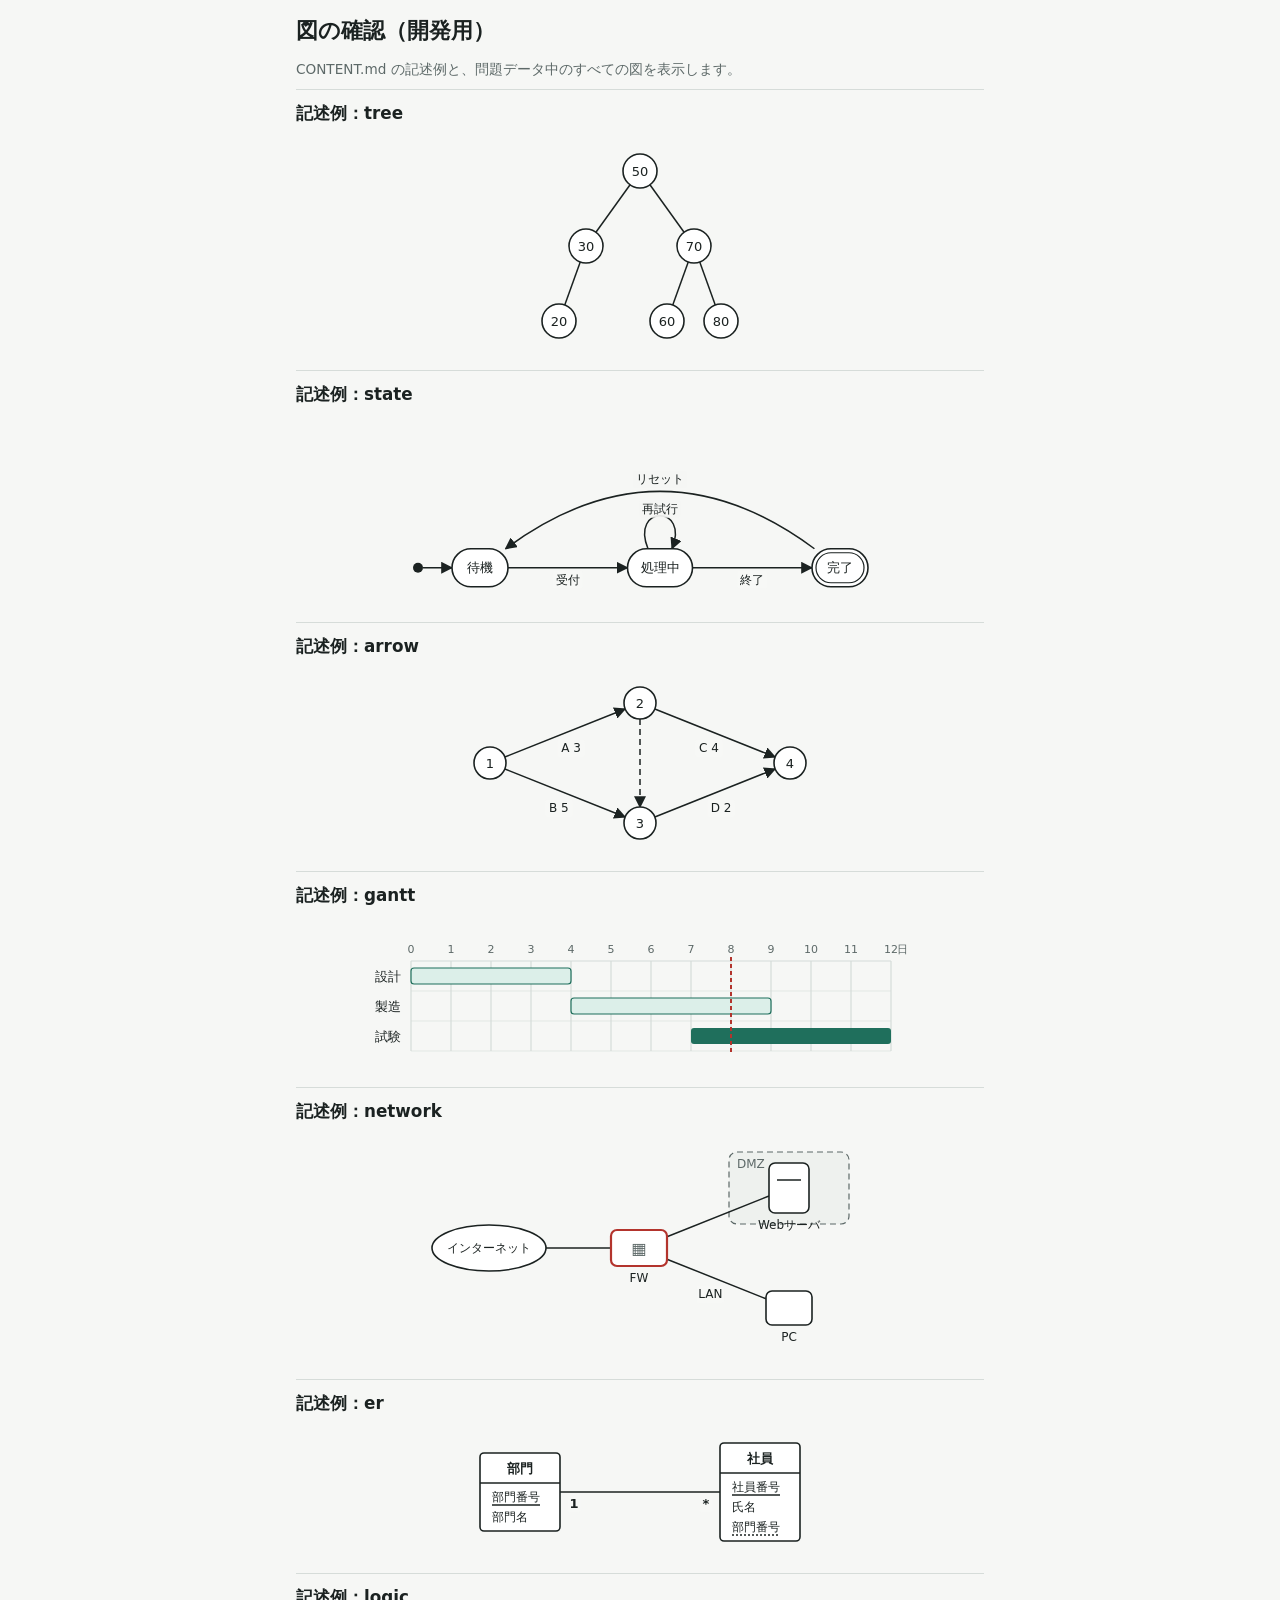
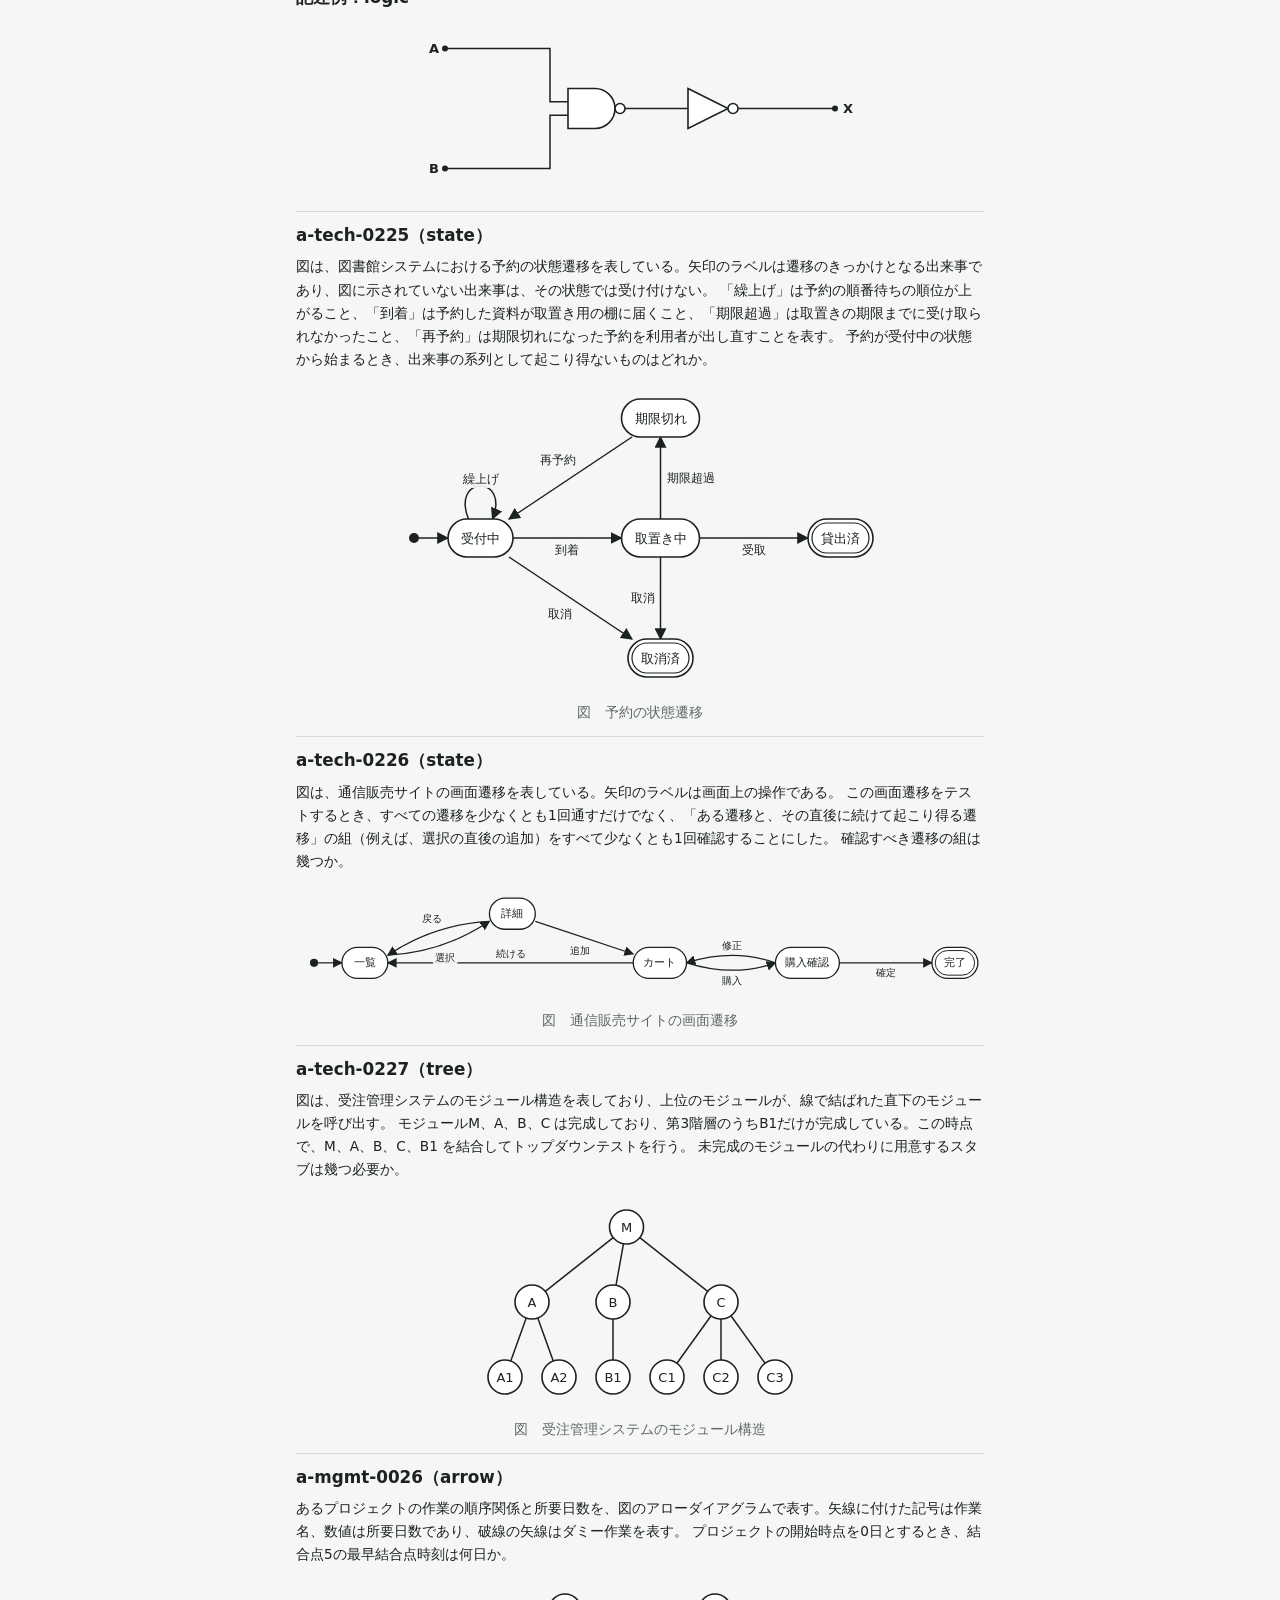
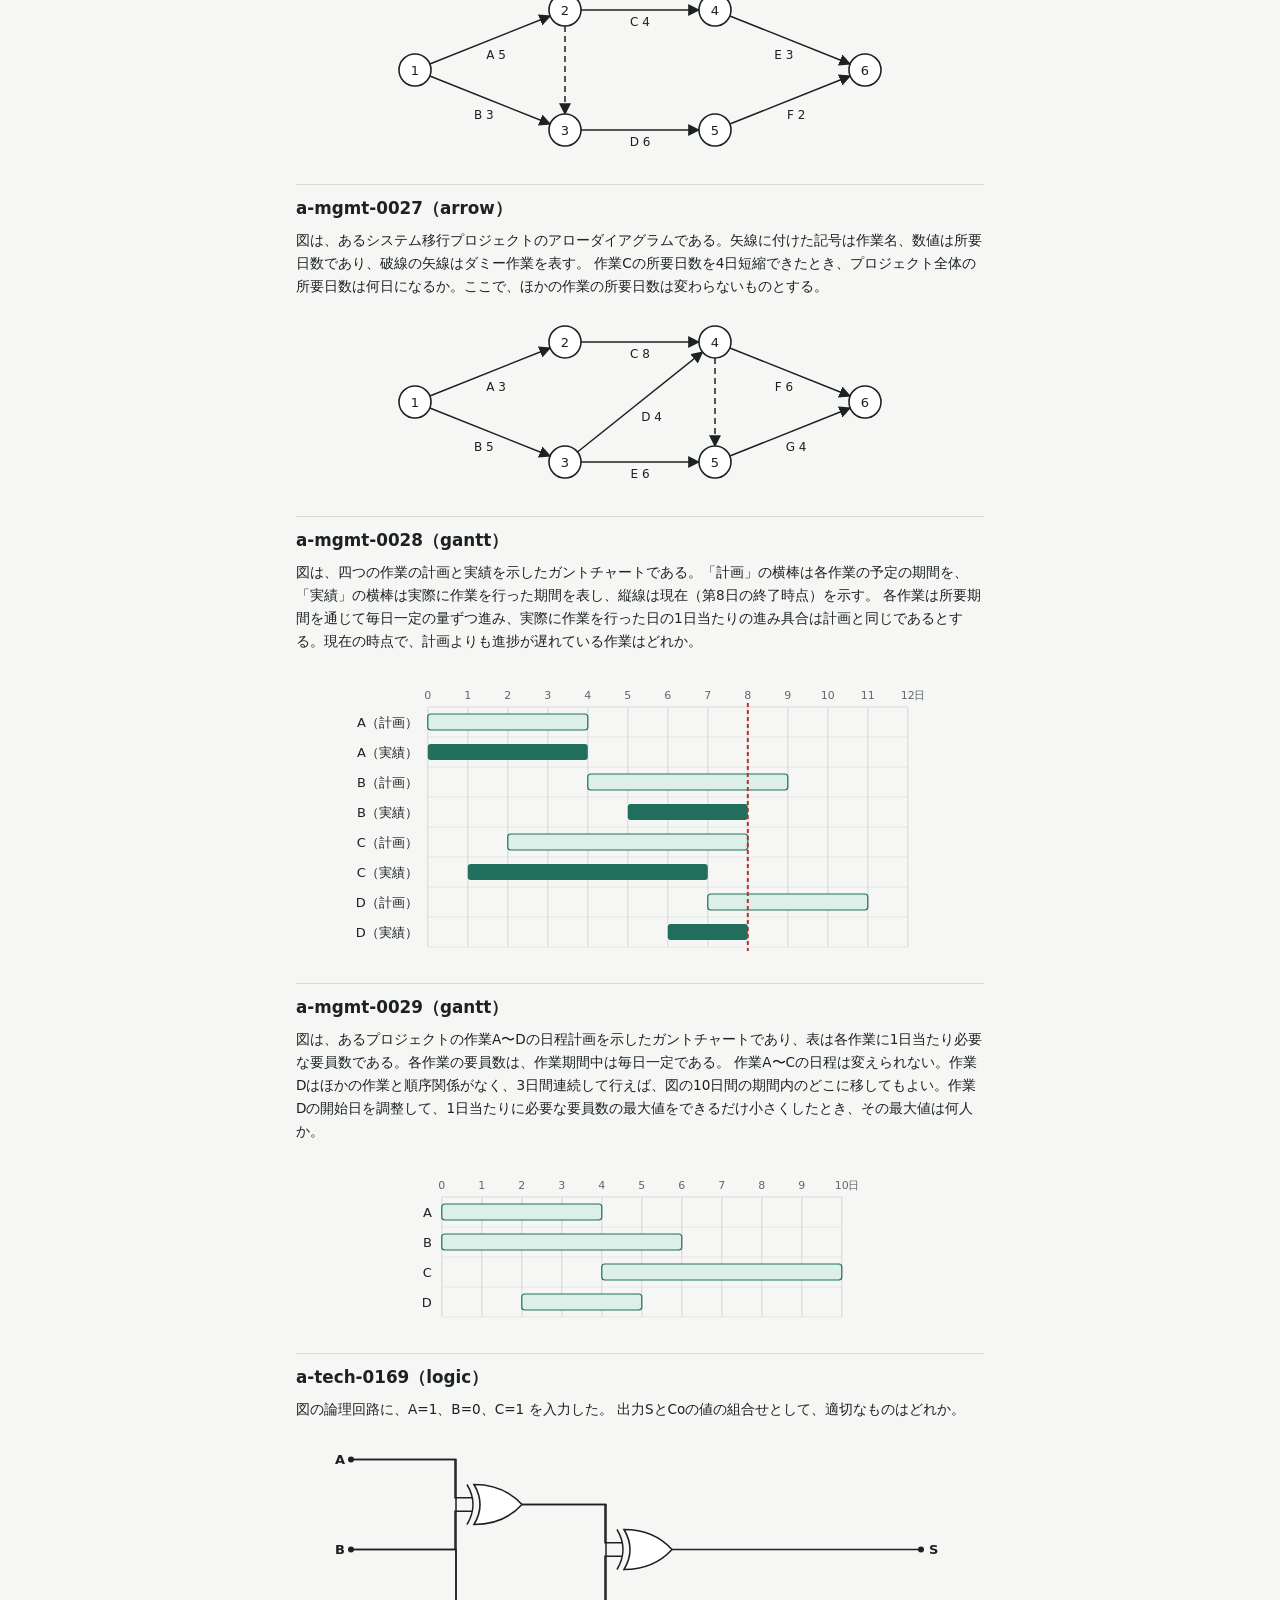
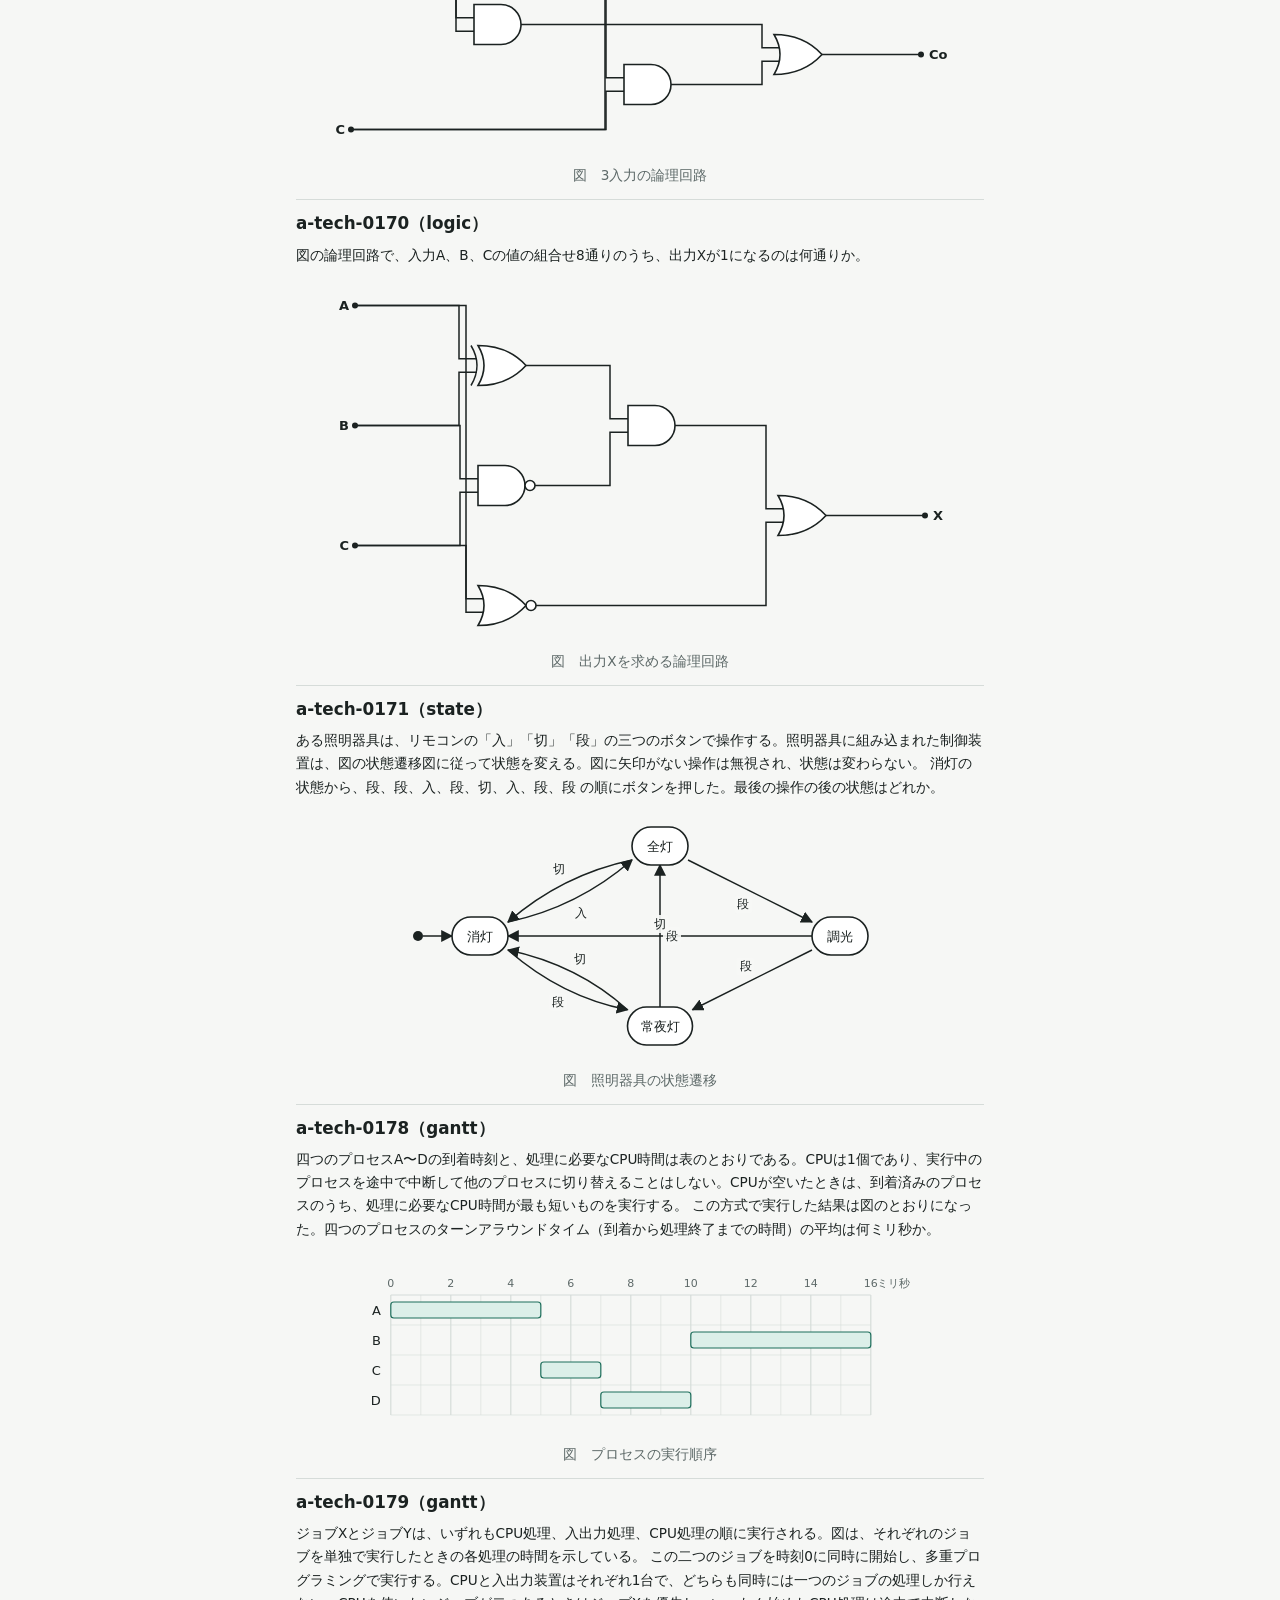
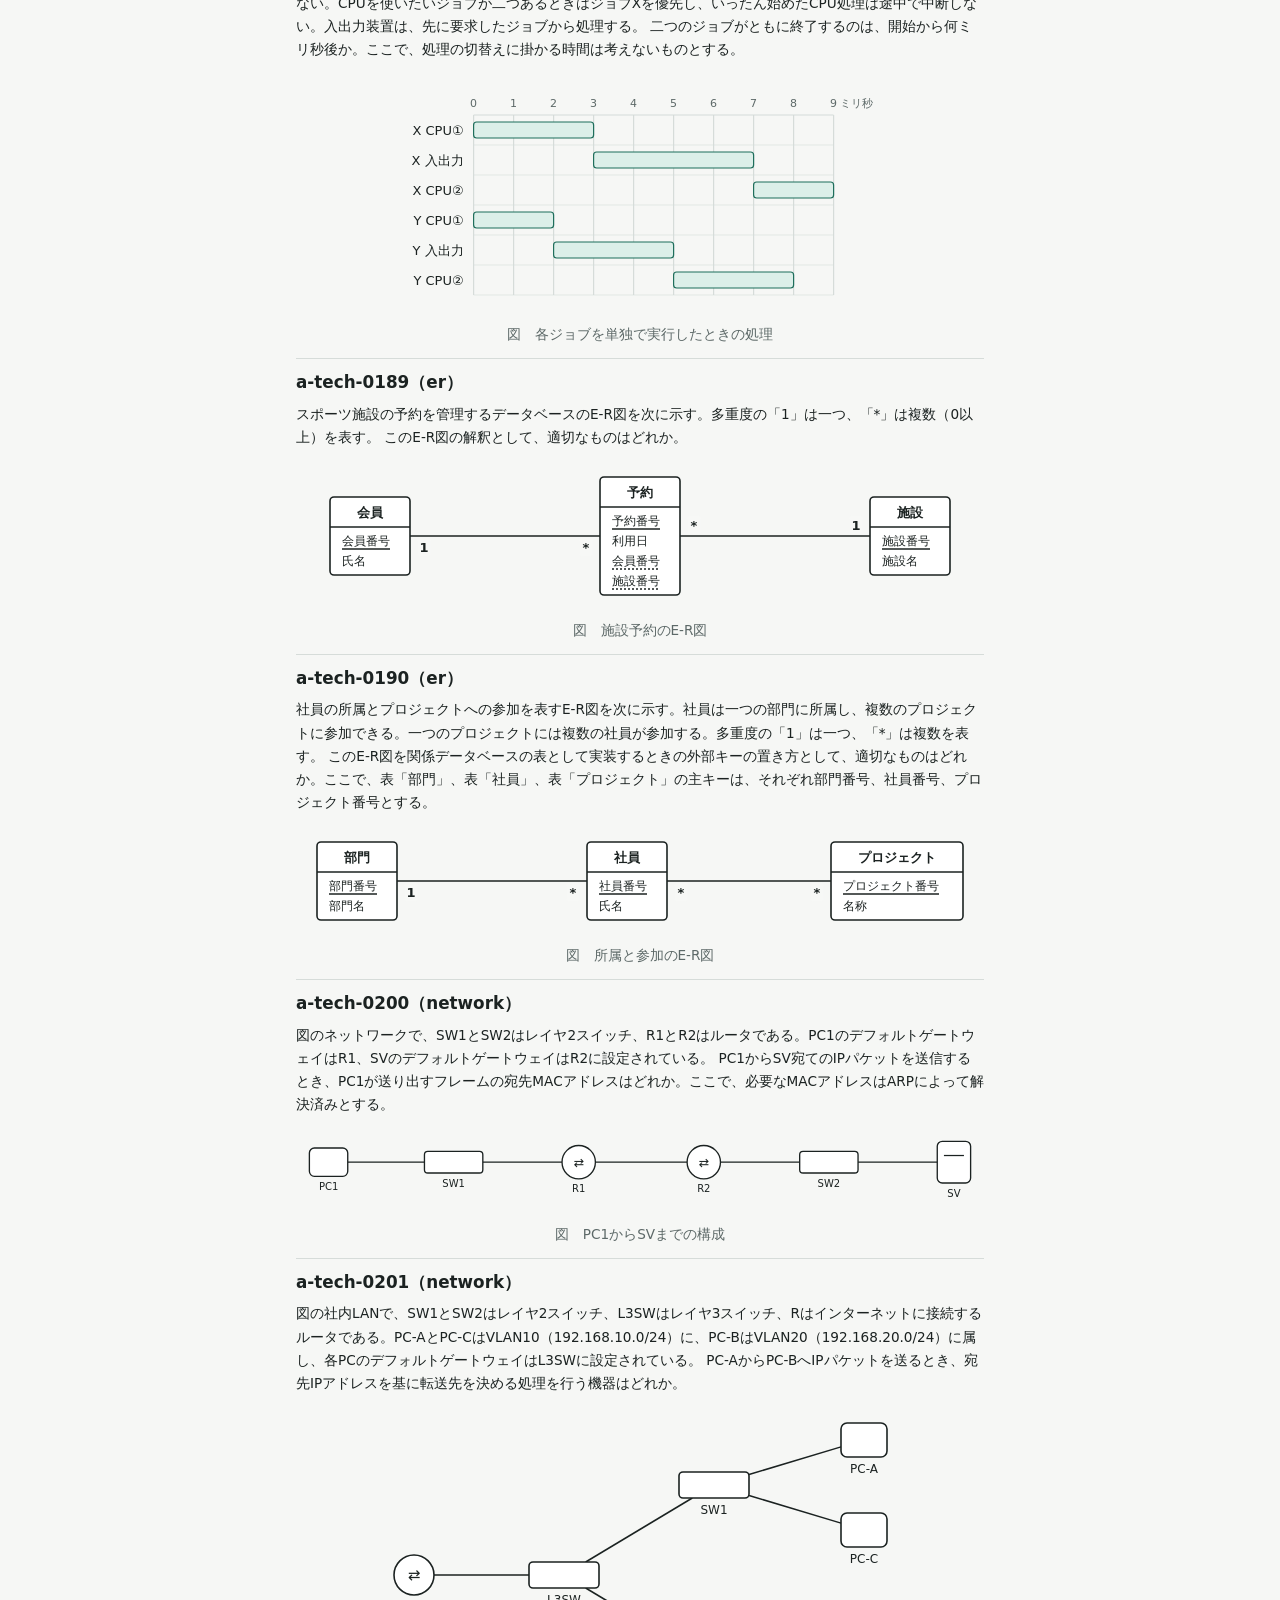
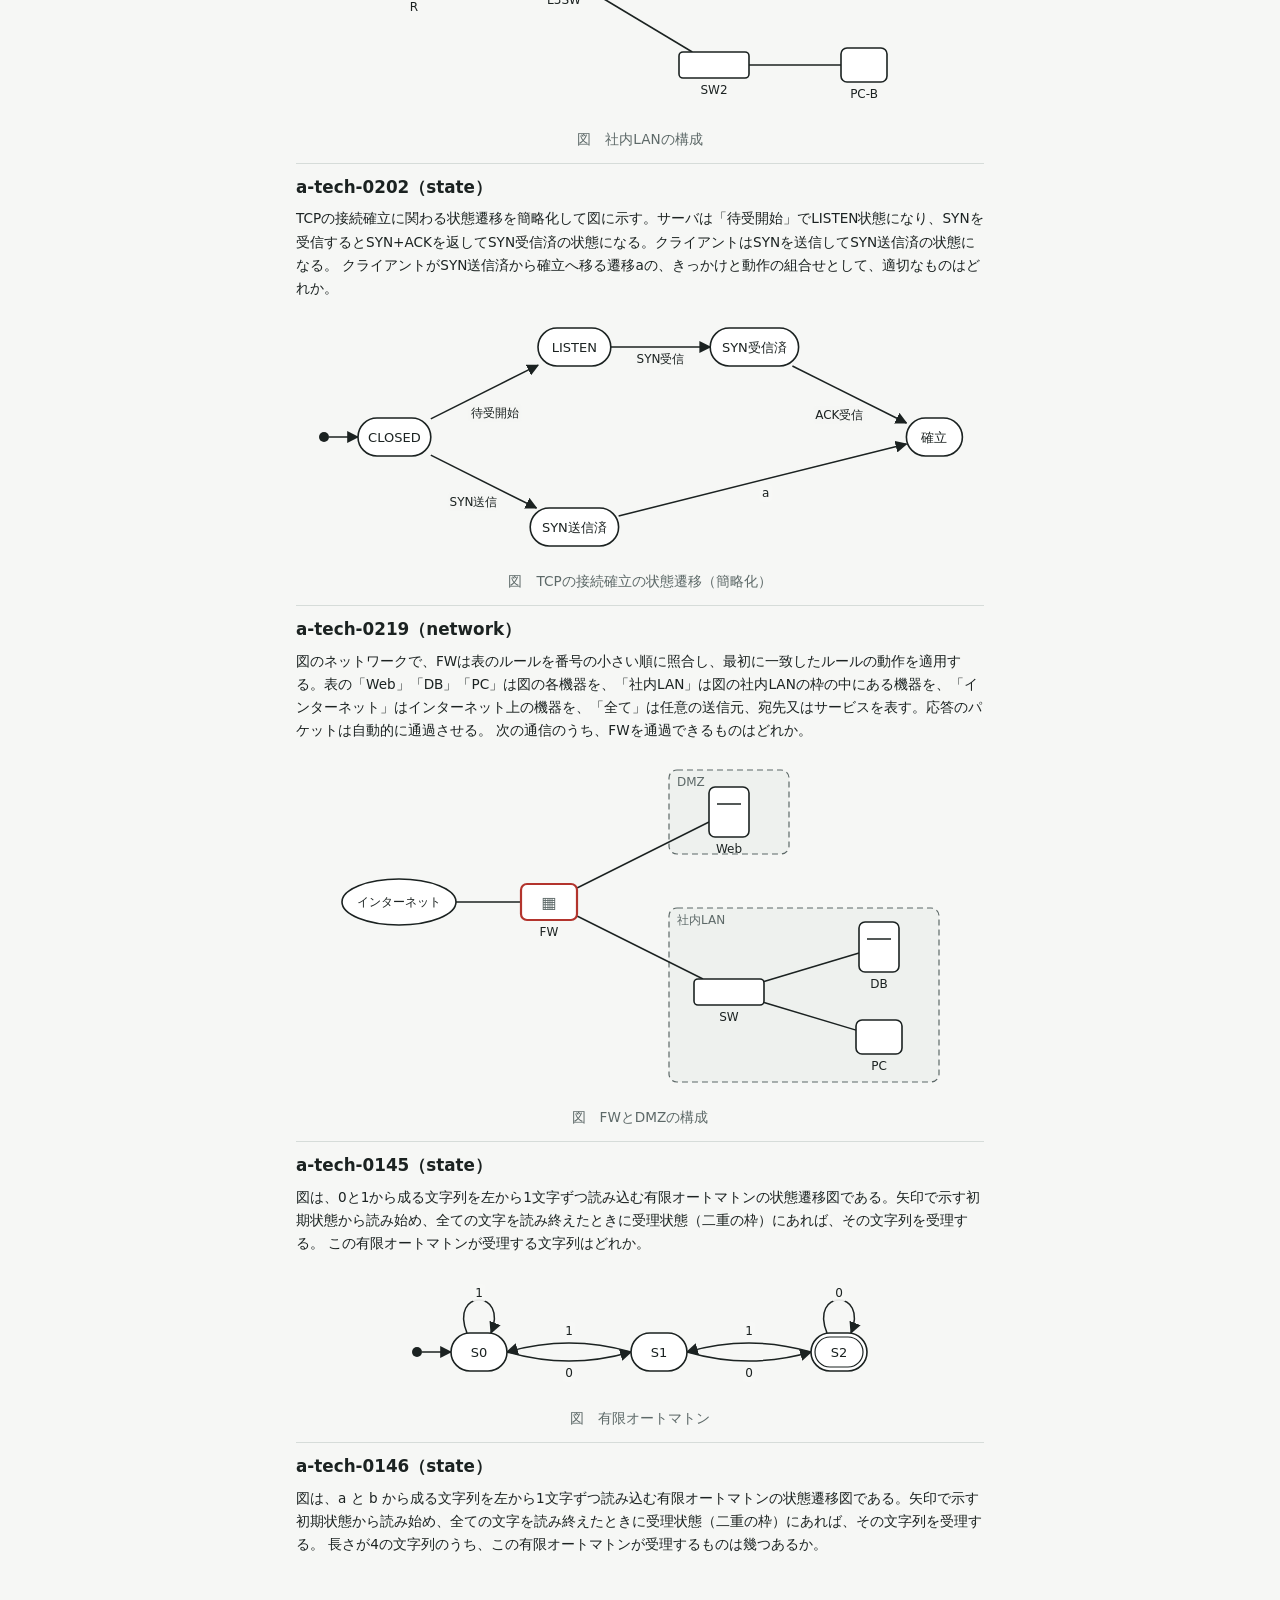
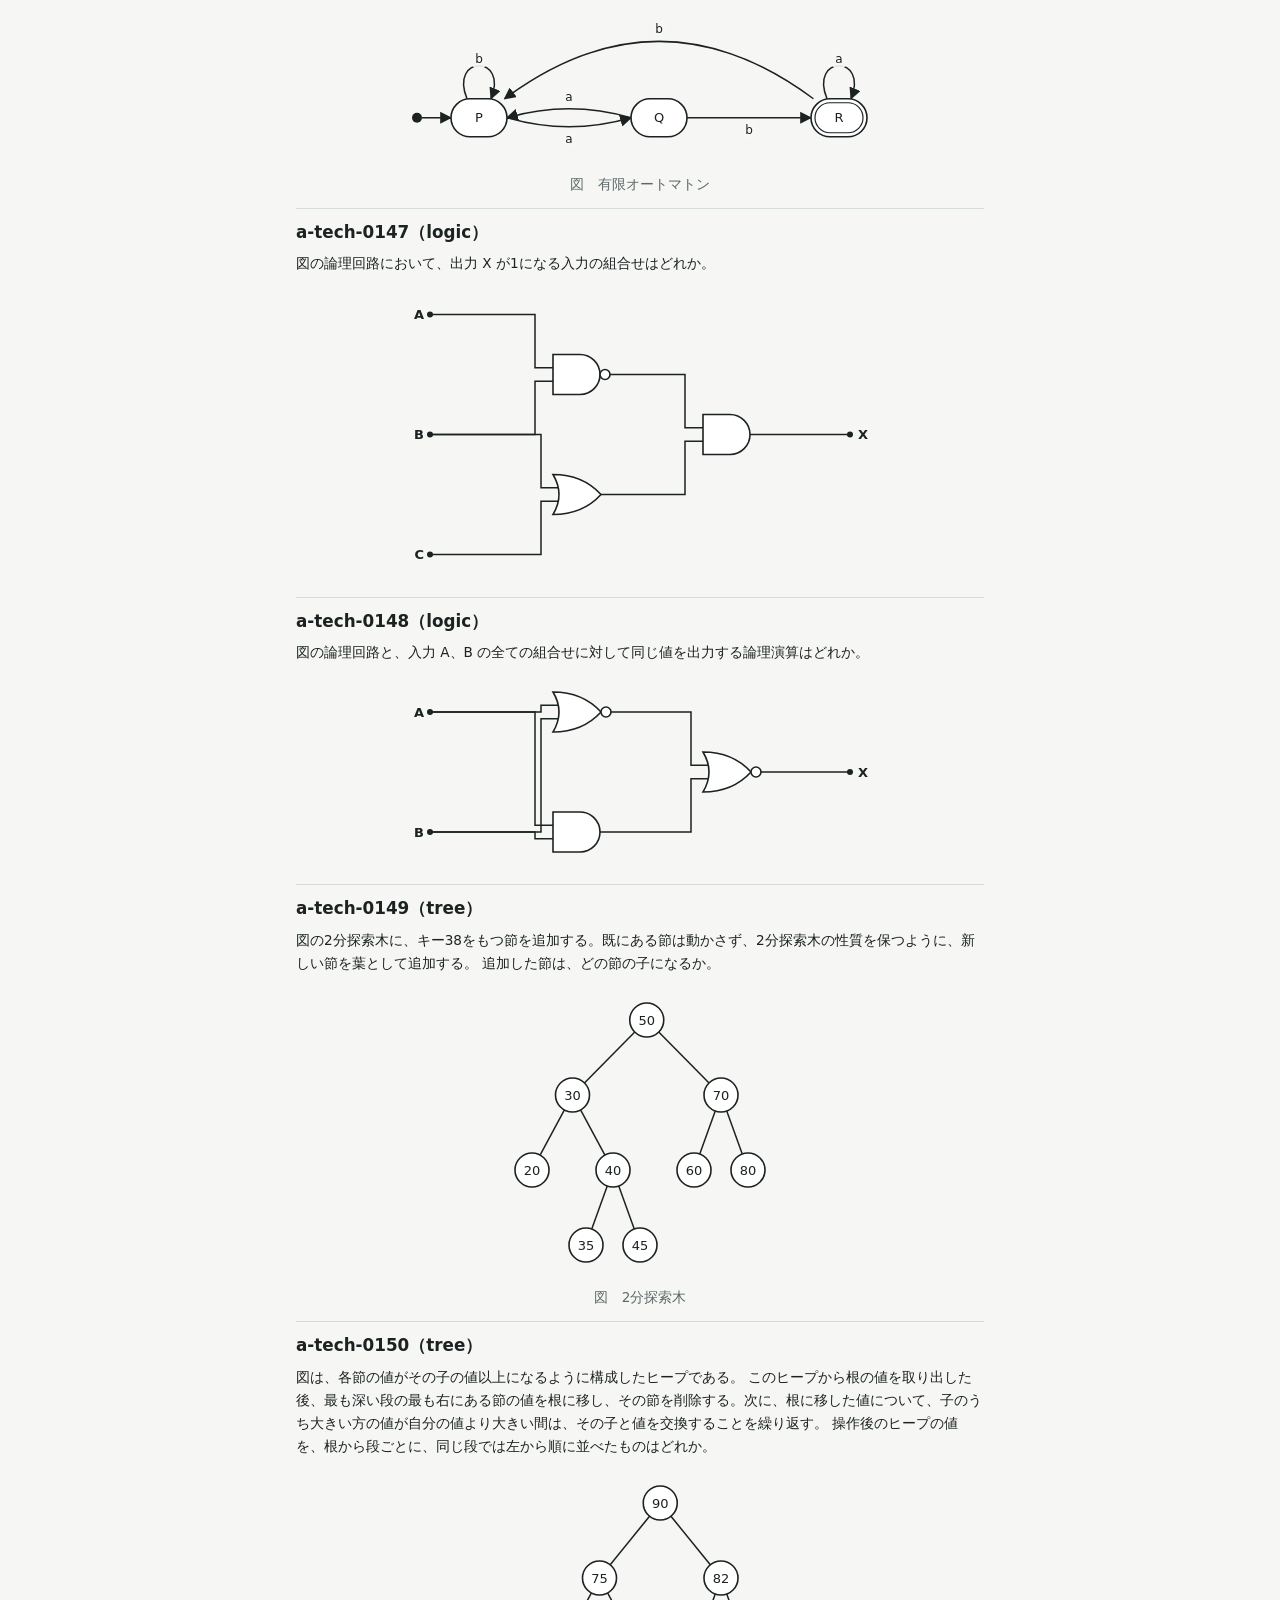
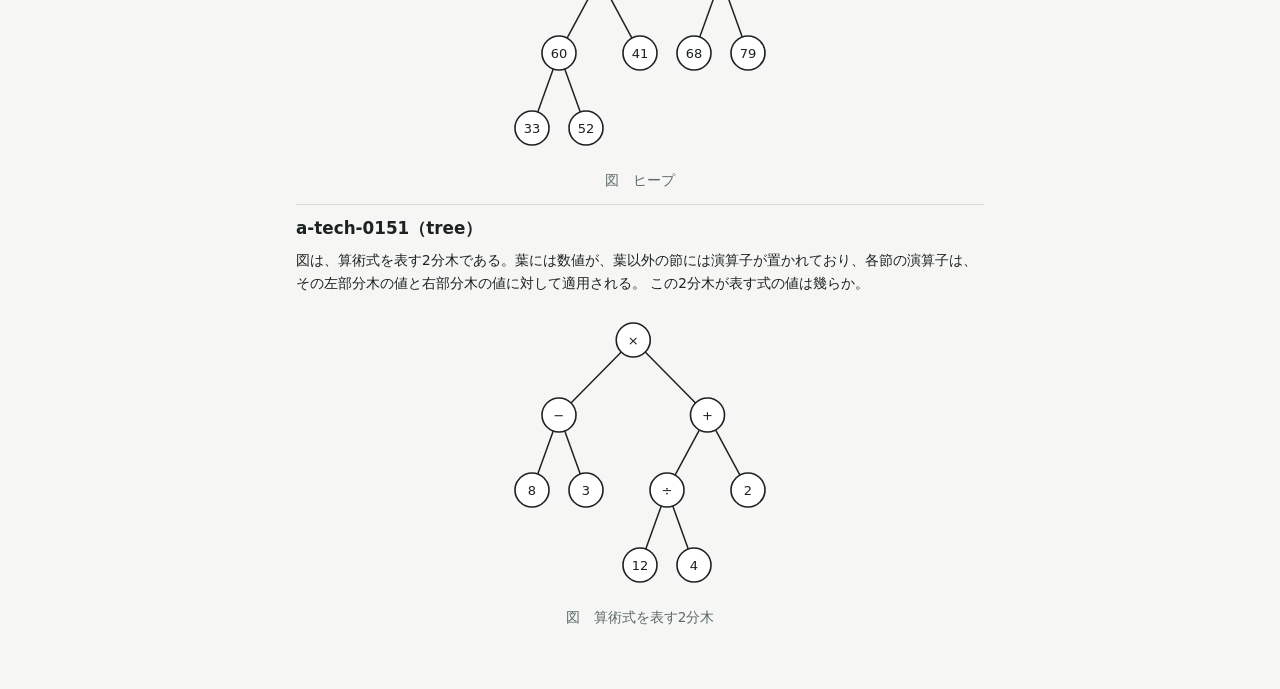
==== tools/figures.html @ 820f2c8c "フェーズ3（作業中）: 模擬試験、用語集・暗記カード、図レンダラー、第3弾の問題（未検証） Co-Authored-By: Claude Opus 5.5 <noreply@anthropic.com" ====
<!doctype html>
<html lang="ja">
<head>
  <meta charset="utf-8">
  <meta name="viewport" content="width=device-width, initial-scale=1">
  <meta name="robots" content="noindex">
  <title>図の確認 — 基本情報まなび帳（開発用）</title>
  <link rel="stylesheet" href="../css/base.css">
  <link rel="stylesheet" href="../css/components.css">
  <link rel="stylesheet" href="../css/views.css">
  <style>.view { padding-bottom: 48px; } section { border-top: 1px solid var(--line); padding-top: 12px; }</style>
</head>
<body>
  <main id="view" class="view"><h1>図の確認（開発用）</h1><p class="muted small">CONTENT.md の記述例と、問題データ中のすべての図を表示します。</p></main>
  <script type="module">
    import { h } from '../js/dom.js';
    import { renderFigure } from '../js/render/figure.js';
    const root = document.getElementById('view');
    const md = await (await fetch('../CONTENT.md', { cache: 'no-store' })).text();
    const examples = [...md.matchAll(/```json\n(\{ "type": "(?:tree|state|arrow|gantt|network|er|logic)"[\s\S]*?)\n```/g)].map((m) => JSON.parse(m[1]));
    for (const fig of examples) root.append(h('section', null, h('h2', null, `記述例：${fig.type}`), renderFigure(fig)));
    const meta = await (await fetch('../data/meta.json', { cache: 'no-store' })).json();
    for (const f of meta.files) {
      const { items } = await (await fetch('../data/' + f, { cache: 'no-store' })).json();
      for (const q of items.flatMap((it) => it.questions ?? [it])) {
        if (q.figure) root.append(h('section', null, h('h2', null, `${q.id}（${q.figure.type}）`), h('p', { class: 'small' }, q.stem.join(' ')), renderFigure(q.figure)));
      }
    }
  </script>
</body>
</html>
---- css/base.css ----
/* 変数・リセット・レイアウトの土台。配色は prefers-color-scheme で切り替える */
:root {
  color-scheme: light dark;
  --bg: #f6f7f5;
  --surface: #ffffff;
  --surface-2: #eef1ee;
  --text: #1b2221;
  --muted: #5d6968;
  --line: #d6dcd9;
  --accent: #1f6f5c;
  --accent-text: #ffffff;
  --accent-soft: #dcefe9;
  --ok: #1a7f4b;
  --ok-soft: #dff3e6;
  --ng: #b3342d;
  --ng-soft: #fbe3e0;
  --warn: #8a5a00;
  --warn-soft: #fcefcf;
  --radius: 12px;
  --tabbar-h: 56px;
  --safe-t: env(safe-area-inset-top, 0px);
  --safe-b: env(safe-area-inset-bottom, 0px);
  --safe-l: env(safe-area-inset-left, 0px);
  --safe-r: env(safe-area-inset-right, 0px);
  --font: system-ui, -apple-system, "Hiragino Sans", "Hiragino Kaku Gothic ProN", "Yu Gothic UI", Meiryo, sans-serif;
  --mono: ui-monospace, SFMono-Regular, Menlo, Consolas, "Courier New", monospace;
}

@media (prefers-color-scheme: dark) {
  :root {
    --bg: #15191a;
    --surface: #1f2526;
    --surface-2: #2a3132;
    --text: #e8edeb;
    --muted: #9eaaa8;
    --line: #394243;
    --accent: #5cc2a6;
    --accent-text: #0d1a17;
    --accent-soft: #1d3a33;
    --ok: #6fd39a;
    --ok-soft: #1c3527;
    --ng: #f08a80;
    --ng-soft: #42211f;
    --warn: #f0c060;
    --warn-soft: #3d3118;
  }
}

*, *::before, *::after { box-sizing: border-box; }

html {
  font-size: 100%;
  -webkit-text-size-adjust: 100%;
  text-size-adjust: 100%;
}
html[data-font="large"] { font-size: 115%; }

body {
  margin: 0;
  background: var(--bg);
  color: var(--text);
  font-family: var(--font);
  line-height: 1.7;
  overflow-wrap: anywhere;
  -webkit-tap-highlight-color: transparent;
  min-height: 100dvh;
}

h1 { font-size: 1.35rem; margin: 0 0 12px; line-height: 1.4; }
h2 { font-size: 1.05rem; margin: 0 0 8px; line-height: 1.4; }
h3 { font-size: 1rem; margin: 0 0 4px; }
p { margin: 0 0 8px; }
ul { margin: 0; padding: 0; list-style: none; }
a { color: var(--accent); }
small { font-size: 0.6em; font-weight: 500; }
[hidden] { display: none !important; }

/* 操作要素：ダブルタップ拡大を防ぎ、44px以上のタップ領域を確保する */
button, a, input, select, textarea, label, summary { touch-action: manipulation; }
button, input, select, textarea { font: inherit; color: inherit; }
/* 入力欄は16px未満にしない（iOSの自動ズーム防止） */
input, select, textarea { font-size: max(16px, 1rem); }

:focus-visible { outline: 3px solid var(--accent); outline-offset: 2px; }

.view {
  max-width: 720px;
  margin: 0 auto;
  padding: calc(16px + var(--safe-t)) calc(16px + var(--safe-r)) calc(var(--tabbar-h) + var(--safe-b) + 24px) calc(16px + var(--safe-l));
}
body.is-busy .view { padding-bottom: calc(var(--safe-b) + 24px); }

/* 横に長い表・コード・図は、その要素だけを横スクロールさせる */
.scroll-x { overflow-x: auto; -webkit-overflow-scrolling: touch; max-width: 100%; }

.muted { color: var(--muted); }
.small { font-size: 0.85rem; }
.center { text-align: center; }
.block { display: block; }
.mono { font-family: var(--mono); }

@media (prefers-reduced-motion: reduce) {
  * { scroll-behavior: auto !important; transition: none !important; }
}
---- css/components.css ----
/* 共通部品 */

/* ---- タブバー ---- */
.tabbar {
  position: fixed;
  left: 0; right: 0; bottom: 0;
  display: flex;
  padding: 0 var(--safe-r) var(--safe-b) var(--safe-l);
  background: var(--surface);
  border-top: 1px solid var(--line);
  z-index: 10;
}
.tabbar a {
  flex: 1;
  min-height: var(--tabbar-h);
  display: flex;
  flex-direction: column;
  align-items: center;
  justify-content: center;
  gap: 2px;
  font-size: 0.72rem;
  line-height: 1.2;
  color: var(--muted);
  text-decoration: none;
}
.tabbar a[aria-current="page"] { color: var(--accent); font-weight: 700; }
.tab-icon { font-size: 1.3rem; line-height: 1; }
body.is-busy .tabbar { display: none; }

/* ---- ボタン ---- */
.btn {
  display: inline-flex;
  align-items: center;
  justify-content: center;
  min-height: 44px;
  padding: 8px 16px;
  border: 1px solid var(--line);
  border-radius: 10px;
  background: var(--surface);
  color: var(--text);
  font-weight: 600;
  text-decoration: none;
  cursor: pointer;
}
.btn.primary { background: var(--accent); border-color: var(--accent); color: var(--accent-text); }
.btn.danger { border-color: var(--ng); color: var(--ng); }
.btn.big { width: 100%; min-height: 52px; font-size: 1.05rem; }
.btn.small { padding: 6px 12px; font-size: 0.85rem; }
.btn.grow { flex: 1; }
.btn.is-flagged { border-color: var(--warn); color: var(--warn); }
.btn:disabled { opacity: 0.45; cursor: default; }
.btn:active:not(:disabled) { filter: brightness(0.94); }

.btn-row { display: flex; gap: 8px; justify-content: flex-end; flex-wrap: wrap; }
.btn-col { display: flex; flex-direction: column; gap: 10px; margin: 16px 0; }

/* ---- カード・通知 ---- */
.card {
  background: var(--surface);
  border: 1px solid var(--line);
  border-radius: var(--radius);
  padding: 14px 16px;
  margin: 0 0 12px;
}
.card.accent { border-color: var(--accent); background: var(--accent-soft); }
.notice {
  border-radius: 10px;
  padding: 10px 12px;
  margin: 0 0 12px;
  background: var(--surface-2);
  font-size: 0.9rem;
}
.backup-notice { display: flex; align-items: center; justify-content: space-between; gap: 10px; }
.notice.warn { background: var(--warn-soft); color: var(--warn); }
.badge {
  display: inline-block;
  margin-left: 8px;
  padding: 0 8px;
  border-radius: 999px;
  font-size: 0.75rem;
  background: var(--surface-2);
}
.badge.warn { background: var(--warn-soft); color: var(--warn); }

/* ---- チップ（絞り込み） ---- */
.chips { display: flex; flex-wrap: wrap; gap: 8px; }
.chip {
  min-height: 44px;
  padding: 6px 14px;
  border: 1px solid var(--line);
  border-radius: 999px;
  background: var(--surface);
  color: var(--text);
  cursor: pointer;
}
.chip.is-on { background: var(--accent); border-color: var(--accent); color: var(--accent-text); font-weight: 700; }

/* ---- 横棒 ---- */
.bar-row { display: grid; grid-template-columns: 6.5em 1fr 3em 4em; align-items: center; gap: 8px; min-height: 32px; }
.bar-track { display: block; height: 10px; border-radius: 5px; background: var(--surface-2); overflow: hidden; }
.bar-fill { display: block; height: 100%; border-radius: 5px; background: var(--accent); }
.bar-value { text-align: right; font-weight: 700; font-variant-numeric: tabular-nums; }
.bar-count { text-align: right; font-variant-numeric: tabular-nums; }

/* ---- リスト ---- */
.link-list li + li { border-top: 1px solid var(--line); }
.link-list a {
  display: flex;
  flex-direction: column;
  min-height: 44px;
  padding: 10px 0;
  color: var(--text);
  text-decoration: none;
}
.link-title { display: -webkit-box; -webkit-line-clamp: 2; line-clamp: 2; -webkit-box-orient: vertical; overflow: hidden; }

/* ---- 入力 ---- */
.input {
  width: 100%;
  padding: 10px 12px;
  border: 1px solid var(--line);
  border-radius: 10px;
  background: var(--surface);
  margin: 0 0 12px;
}
textarea.input { resize: vertical; line-height: 1.5; }
.radio-list { display: flex; flex-direction: column; margin: 0 0 12px; }
.radio-item { display: flex; align-items: center; gap: 10px; min-height: 44px; }
.radio-item input { width: 20px; height: 20px; accent-color: var(--accent); }

.setting-row {
  display: flex;
  align-items: center;
  justify-content: space-between;
  gap: 12px;
  min-height: 52px;
  padding: 6px 0;
}
.setting-row + .setting-row { border-top: 1px solid var(--line); }
.switch { width: 24px; height: 24px; flex: none; accent-color: var(--accent); }

.kv { display: grid; grid-template-columns: 6em 1fr; gap: 4px 12px; margin: 0 0 12px; }
.kv dt { color: var(--muted); }
.kv dd { margin: 0; }

/* ---- ダイアログ ---- */
.dialog {
  width: min(92vw, 480px);
  max-height: 86dvh;
  padding: 0;
  border: 1px solid var(--line);
  border-radius: 16px;
  background: var(--surface);
  color: var(--text);
}
.dialog::backdrop { background: rgba(0, 0, 0, 0.5); }
.dialog-inner { padding: 18px 16px 16px; }
.dialog-msg { margin-bottom: 16px; }

/* ---- トースト・更新バナー ---- */
.toast-host {
  position: fixed;
  left: 0; right: 0;
  bottom: calc(var(--tabbar-h) + var(--safe-b) + 12px);
  display: flex;
  justify-content: center;
  padding: 0 16px;
  pointer-events: none;
  z-index: 30;
}
body.is-busy .toast-host { bottom: calc(var(--safe-b) + 84px); }
.toast {
  max-width: 480px;
  padding: 10px 16px;
  border-radius: 10px;
  background: var(--text);
  color: var(--bg);
  font-size: 0.9rem;
  box-shadow: 0 4px 16px rgba(0, 0, 0, 0.25);
}
.toast.is-error { background: var(--ng); color: #fff; }

.update-banner {
  position: sticky;
  top: 0;
  z-index: 20;
  width: 100%;
  min-height: calc(44px + var(--safe-t));
  padding: var(--safe-t) 16px 0;
  border: 0;
  background: var(--accent);
  color: var(--accent-text);
  font-weight: 700;
  cursor: pointer;
}

/* ---- 用語リンク ---- */
.term-link {
  display: inline;
  padding: 0;
  margin: 0;
  border: 0;
  background: none;
  color: inherit;
  font: inherit;
  text-decoration: underline dotted var(--accent);
  text-decoration-thickness: 2px;
  text-underline-offset: 3px;
  cursor: pointer;
}
---- css/views.css ----
/* 画面ごとのスタイル */

/* ---- ホーム ---- */
.tiles { display: grid; grid-template-columns: repeat(2, 1fr); gap: 10px; margin: 0 0 4px; }
.tile {
  display: flex;
  flex-direction: column;
  gap: 2px;
  padding: 12px 14px;
  border: 1px solid var(--line);
  border-radius: var(--radius);
  background: var(--surface);
}
.tile-label { font-size: 0.8rem; color: var(--muted); }
.tile-value { font-size: 1.7rem; font-weight: 700; line-height: 1.3; font-variant-numeric: tabular-nums; }

/* ---- 出題 ---- */
.run-head { display: flex; align-items: center; justify-content: space-between; gap: 8px; margin: 0 0 8px; }
.run-progress { font-weight: 700; font-size: 0.9rem; text-align: center; }
.progress { height: 4px; border-radius: 2px; background: var(--surface-2); overflow: hidden; margin: 0 0 12px; }
.progress span { display: block; height: 100%; background: var(--accent); }
.q-meta { margin: 0 0 6px; }
.q-stem { font-size: 1.05rem; margin: 0 0 14px; }
.q-stem p { margin: 0 0 10px; }

.q-table { border-collapse: collapse; margin: 4px 0 10px; font-size: 0.95rem; }
.q-table th, .q-table td { border: 1px solid var(--line); padding: 6px 10px; white-space: nowrap; text-align: left; }
.q-table th { background: var(--surface-2); }

.choices { display: flex; flex-direction: column; gap: 10px; margin: 0 0 16px; }
.choice {
  display: flex;
  align-items: flex-start;
  gap: 12px;
  width: 100%;
  min-height: 52px;
  padding: 12px 14px;
  border: 2px solid var(--line);
  border-radius: var(--radius);
  background: var(--surface);
  color: var(--text);
  text-align: left;
  line-height: 1.6;
}
button.choice { cursor: pointer; }
.choice-label {
  flex: none;
  width: 28px; height: 28px;
  display: grid;
  place-items: center;
  border-radius: 50%;
  background: var(--surface-2);
  font-weight: 700;
  font-size: 0.9rem;
}
.choice-body { display: flex; flex-direction: column; gap: 6px; min-width: 0; }
.choice-why { font-size: 0.9rem; color: var(--muted); }
.choice.is-selected { border-color: var(--accent); background: var(--accent-soft); }
.choice.is-selected .choice-label { background: var(--accent); color: var(--accent-text); }
.choice.is-correct { border-color: var(--ok); background: var(--ok-soft); }
.choice.is-correct .choice-label { background: var(--ok); color: var(--surface); }
.choice.is-correct .choice-why b { color: var(--ok); }
.choice.is-wrong { border-color: var(--ng); background: var(--ng-soft); }
.choice.is-wrong .choice-label { background: var(--ng); color: var(--surface); }
.choice.is-wrong .choice-why b { color: var(--ng); }

.result-banner {
  display: flex;
  align-items: baseline;
  justify-content: space-between;
  gap: 12px;
  padding: 10px 14px;
  margin: 0 0 12px;
  border-radius: 10px;
  scroll-margin-top: calc(var(--safe-t) + 8px);
}
.result-banner strong { font-size: 1.1rem; }
.result-banner.is-ok { background: var(--ok-soft); color: var(--ok); }
.result-banner.is-ng { background: var(--ng-soft); color: var(--ng); }

.explain {
  padding: 12px 14px;
  margin: 0 0 16px;
  border-left: 4px solid var(--accent);
  border-radius: 4px var(--radius) var(--radius) 4px;
  background: var(--surface);
}

/* 画面下に張り付く操作ボタン */
.sticky-action {
  position: sticky;
  bottom: calc(var(--tabbar-h) + var(--safe-b));
  padding: 10px 0;
  background: linear-gradient(to bottom, transparent, var(--bg) 28%);
}
body.is-busy .sticky-action { bottom: var(--safe-b); }
.sticky-action .btn-row { flex-wrap: nowrap; }

/* ---- 結果 ---- */
.score { font-size: 2.2rem; font-weight: 700; margin: 0; font-variant-numeric: tabular-nums; }
.score-sub { font-size: 1.1rem; margin: 0; }

/* ---- 苦手分析 ---- */
.card h3 { margin-top: 14px; }
.weak-top { margin: 0 -8px; padding: 0 8px; border-radius: 8px; background: var(--ng-soft); }
.weak-top .bar-fill { background: var(--ng); }
.weak-top .bar-label { font-weight: 700; }
.bar-row { grid-template-columns: minmax(6.5em, 9em) 1fr 3em 3.5em; }
.bar-label { font-size: 0.85rem; line-height: 1.3; }

.chart { display: block; width: 100%; min-width: 300px; height: auto; }
.chart-grid { stroke: var(--line); stroke-width: 1; }
.chart-text { fill: var(--muted); font-size: 10px; }
.chart-line { fill: none; stroke: var(--accent); stroke-width: 2; stroke-linejoin: round; }
.chart-dot { fill: var(--accent); stroke: var(--surface); stroke-width: 2; }

/* ---- 設定 ---- */
.setting-row input[type="number"], .setting-row input[type="date"], .setting-row select {
  min-height: 44px;
  padding: 6px 10px;
  border: 1px solid var(--line);
  border-radius: 10px;
  background: var(--surface);
  max-width: 11em;
}
.setting-row input[type="number"] { width: 5.5em; text-align: right; }

/* ---- 図 ---- */
.q-figure { margin: 4px 0 12px; }
.q-figure .scroll-x { padding: 4px 0; }
.figure-svg { display: block; max-width: none; height: auto; margin: 0 auto; font-family: var(--font); }
.q-figure figcaption { text-align: center; font-size: 0.85rem; color: var(--muted); margin-top: 4px; }
.fig-node { fill: var(--surface); stroke: var(--text); stroke-width: 1.6; }
.fig-node-inner { fill: none; stroke: var(--text); stroke-width: 1.2; }
.fig-fw { stroke: var(--ng); stroke-width: 2.2; }
.fig-line { fill: none; stroke: var(--text); stroke-width: 1.5; }
.fig-dashed { stroke-dasharray: 6 4; }
.fig-dotted { stroke-dasharray: 2 2; }
.fig-arrowhead { fill: var(--text); }
.fig-dot { fill: var(--text); }
.fig-text { fill: var(--text); }
.fig-text-muted { fill: var(--muted); }
.fig-bold { font-weight: 700; }
.fig-label-bg { fill: var(--bg); opacity: 0.92; }
.fig-zone { fill: var(--surface-2); stroke: var(--muted); stroke-width: 1.2; stroke-dasharray: 6 4; }
.fig-grid { stroke: var(--line); stroke-width: 1.2; }
.fig-grid-minor { stroke: var(--line); stroke-width: 0.6; }
.fig-bar { fill: var(--accent-soft); stroke: var(--accent); stroke-width: 1.2; }
.fig-bar-actual { fill: var(--accent); }
.fig-marker { stroke: var(--ng); stroke-width: 2; stroke-dasharray: 4 3; }

/* ---- 演習タブの見出し ---- */
.section-title { margin: 20px 0 8px; font-size: 1.1rem; }

/* ---- 模擬試験 ---- */
.mock-timer { font-weight: 700; font-variant-numeric: tabular-nums; }
.mock-timer.is-low { color: var(--ng); }
.mock-qhead { display: flex; align-items: center; justify-content: space-between; margin: 0 0 8px; }
.mock-grid { display: grid; grid-template-columns: repeat(auto-fill, minmax(48px, 1fr)); gap: 6px; margin: 12px 0; max-height: 50dvh; overflow-y: auto; }
.mock-cell {
  min-height: 44px;
  border: 1px solid var(--line);
  border-radius: 8px;
  background: var(--surface);
  color: var(--text);
  font-variant-numeric: tabular-nums;
  cursor: pointer;
}
.mock-cell.is-answered { background: var(--accent-soft); border-color: var(--accent); }
.mock-cell.is-flagged { box-shadow: inset 0 -4px 0 var(--warn); }
.mock-cell.is-current { outline: 2px solid var(--text); outline-offset: 1px; }

/* ---- 用語 ---- */
.subnav { margin: 0 0 12px; }
.subnav .chip { display: inline-flex; align-items: center; text-decoration: none; }
.kana-index { display: flex; flex-wrap: wrap; gap: 4px; margin: 0 0 12px; }
.kana-index a {
  min-width: 44px; min-height: 44px;
  display: grid; place-items: center;
  border: 1px solid var(--line); border-radius: 8px;
  background: var(--surface); color: var(--text); text-decoration: none; font-weight: 700;
}
.card h2[id] { scroll-margin-top: calc(var(--safe-t) + 8px); }
.term-name { font-weight: 700; }
.term-def { font-size: 1.05rem; margin: 0; }

/* ---- 暗記カード ---- */
.flashcard {
  position: relative;
  display: flex;
  flex-direction: column;
  justify-content: center;
  min-height: 46dvh;
  margin: 8px 0 16px;
  padding: 24px 20px;
  border: 2px solid var(--line);
  border-radius: 18px;
  background: var(--surface);
  text-align: center;
  touch-action: pan-y;
  user-select: none;
  -webkit-user-select: none;
  cursor: pointer;
  transition: transform 0.2s ease;
}
.flashcard.is-dragging { transition: none; }
.flashcard.is-flipped { border-color: var(--accent); text-align: left; }
.flash-front { font-size: 1.6rem; font-weight: 700; margin: 8px 0; }
.flash-term { font-weight: 700; color: var(--accent); }
.flash-def { font-size: 1.1rem; line-height: 1.8; margin: 0; }
.flash-hint {
  position: absolute; top: 14px;
  padding: 2px 10px; border-radius: 6px;
  font-weight: 700; opacity: 0; transition: opacity 0.1s;
}
.flash-hint-ok { left: 14px; color: var(--ok); border: 2px solid var(--ok); }
.flash-hint-ng { right: 14px; color: var(--ng); border: 2px solid var(--ng); }
.flashcard.show-ok .flash-hint-ok, .flashcard.show-ng .flash-hint-ng { opacity: 1; }
.flash-buttons { flex-wrap: nowrap; }
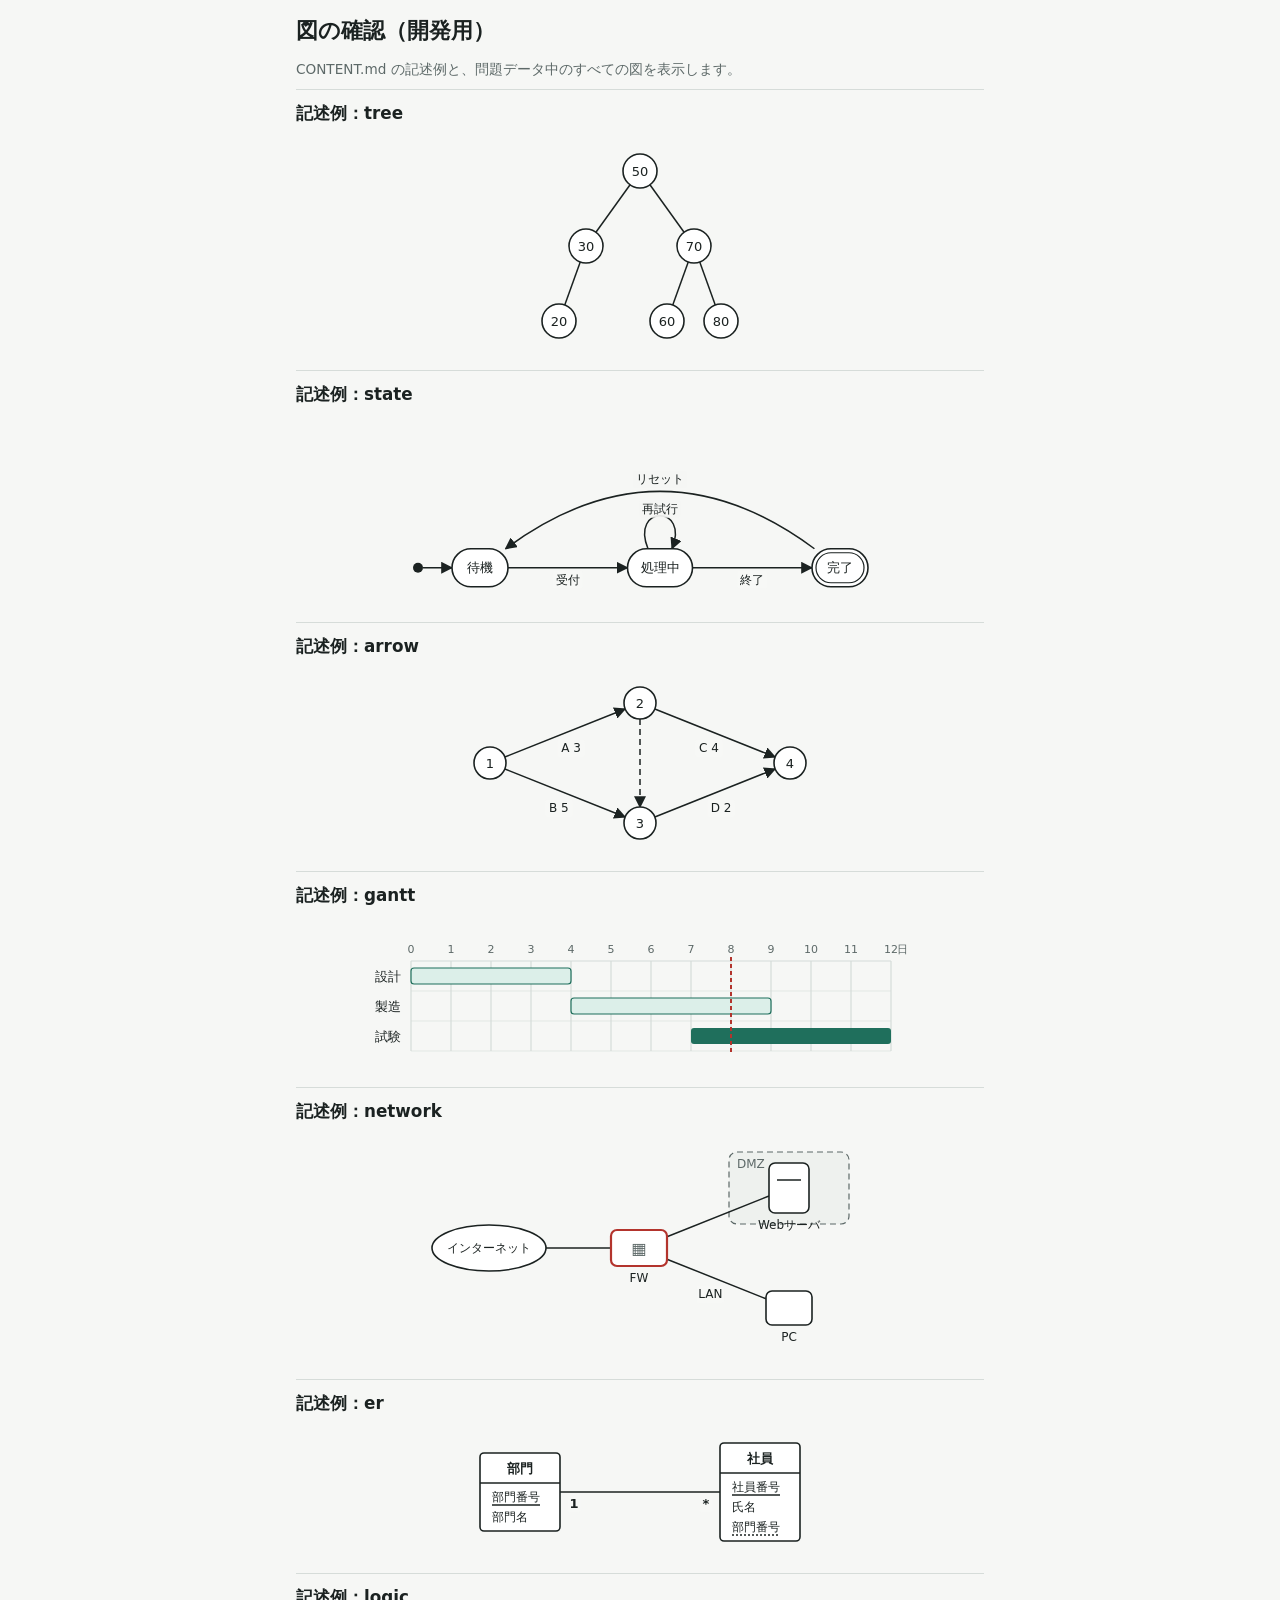
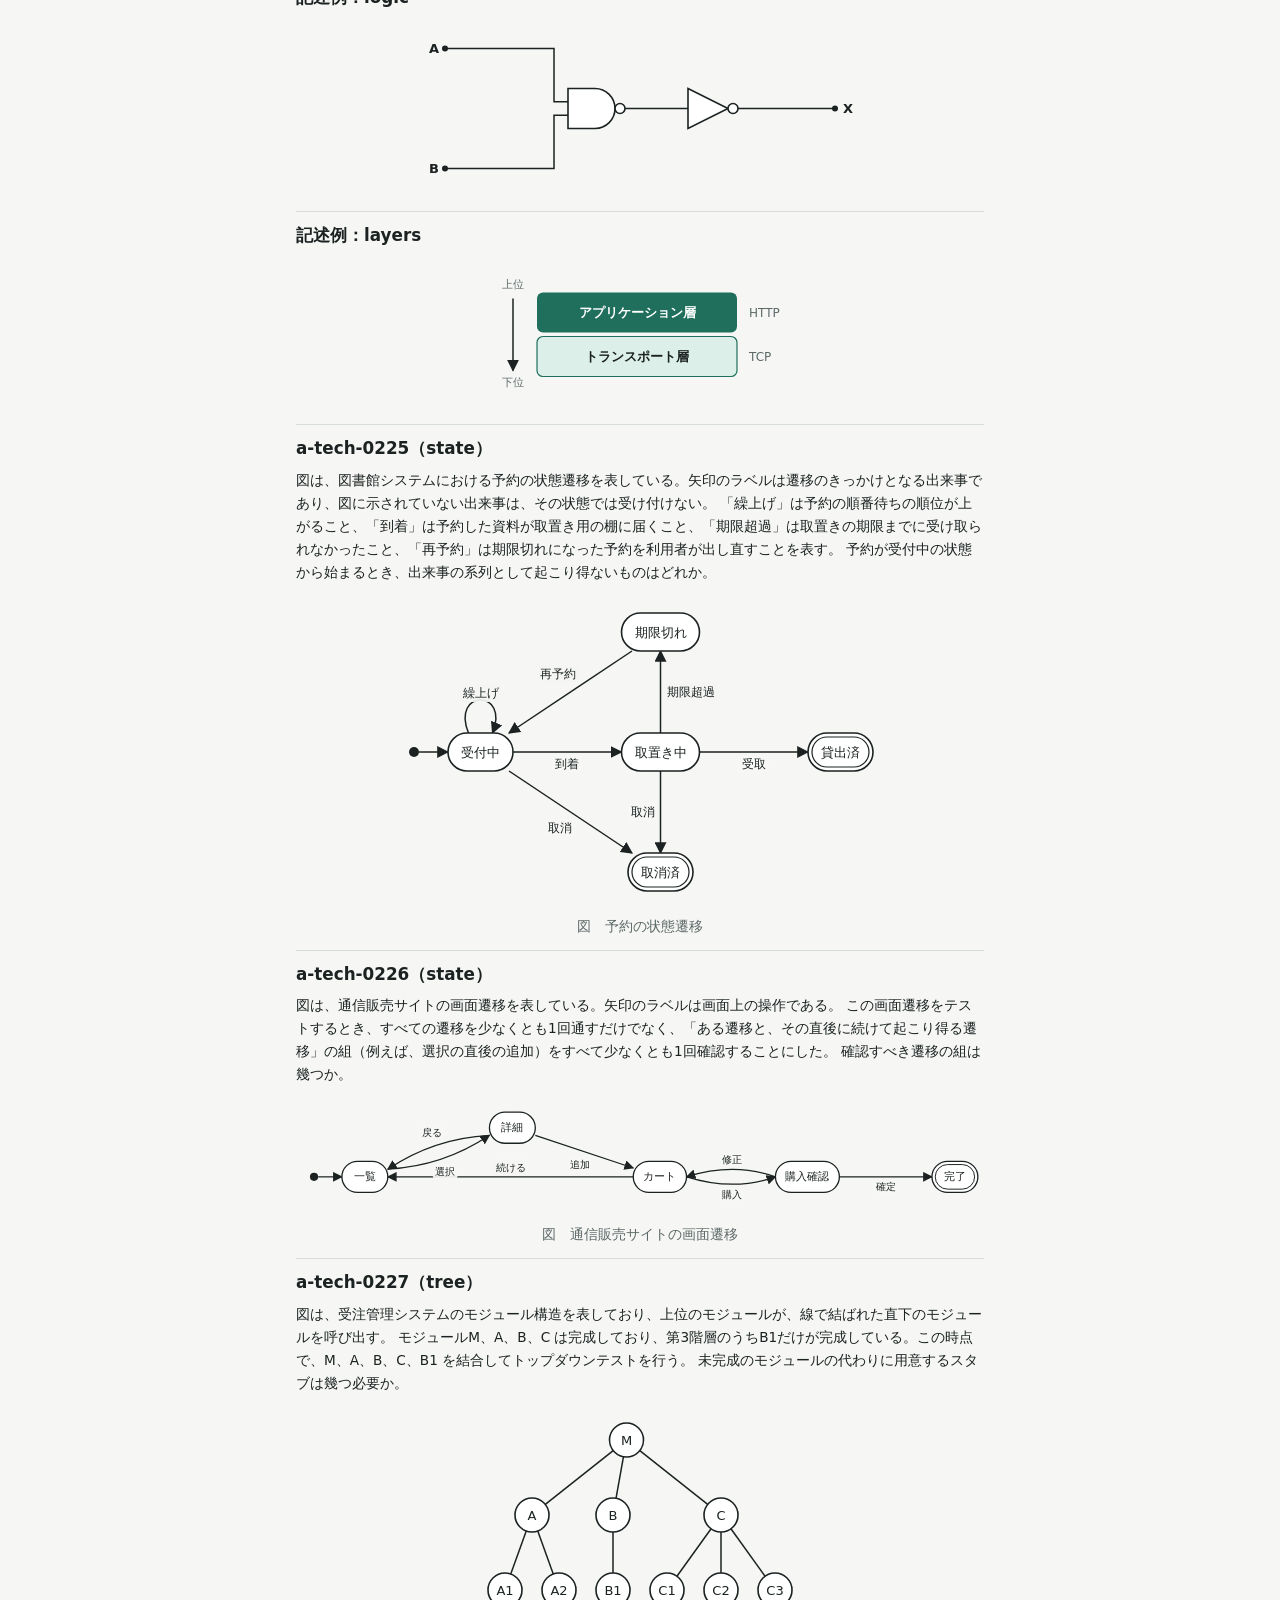
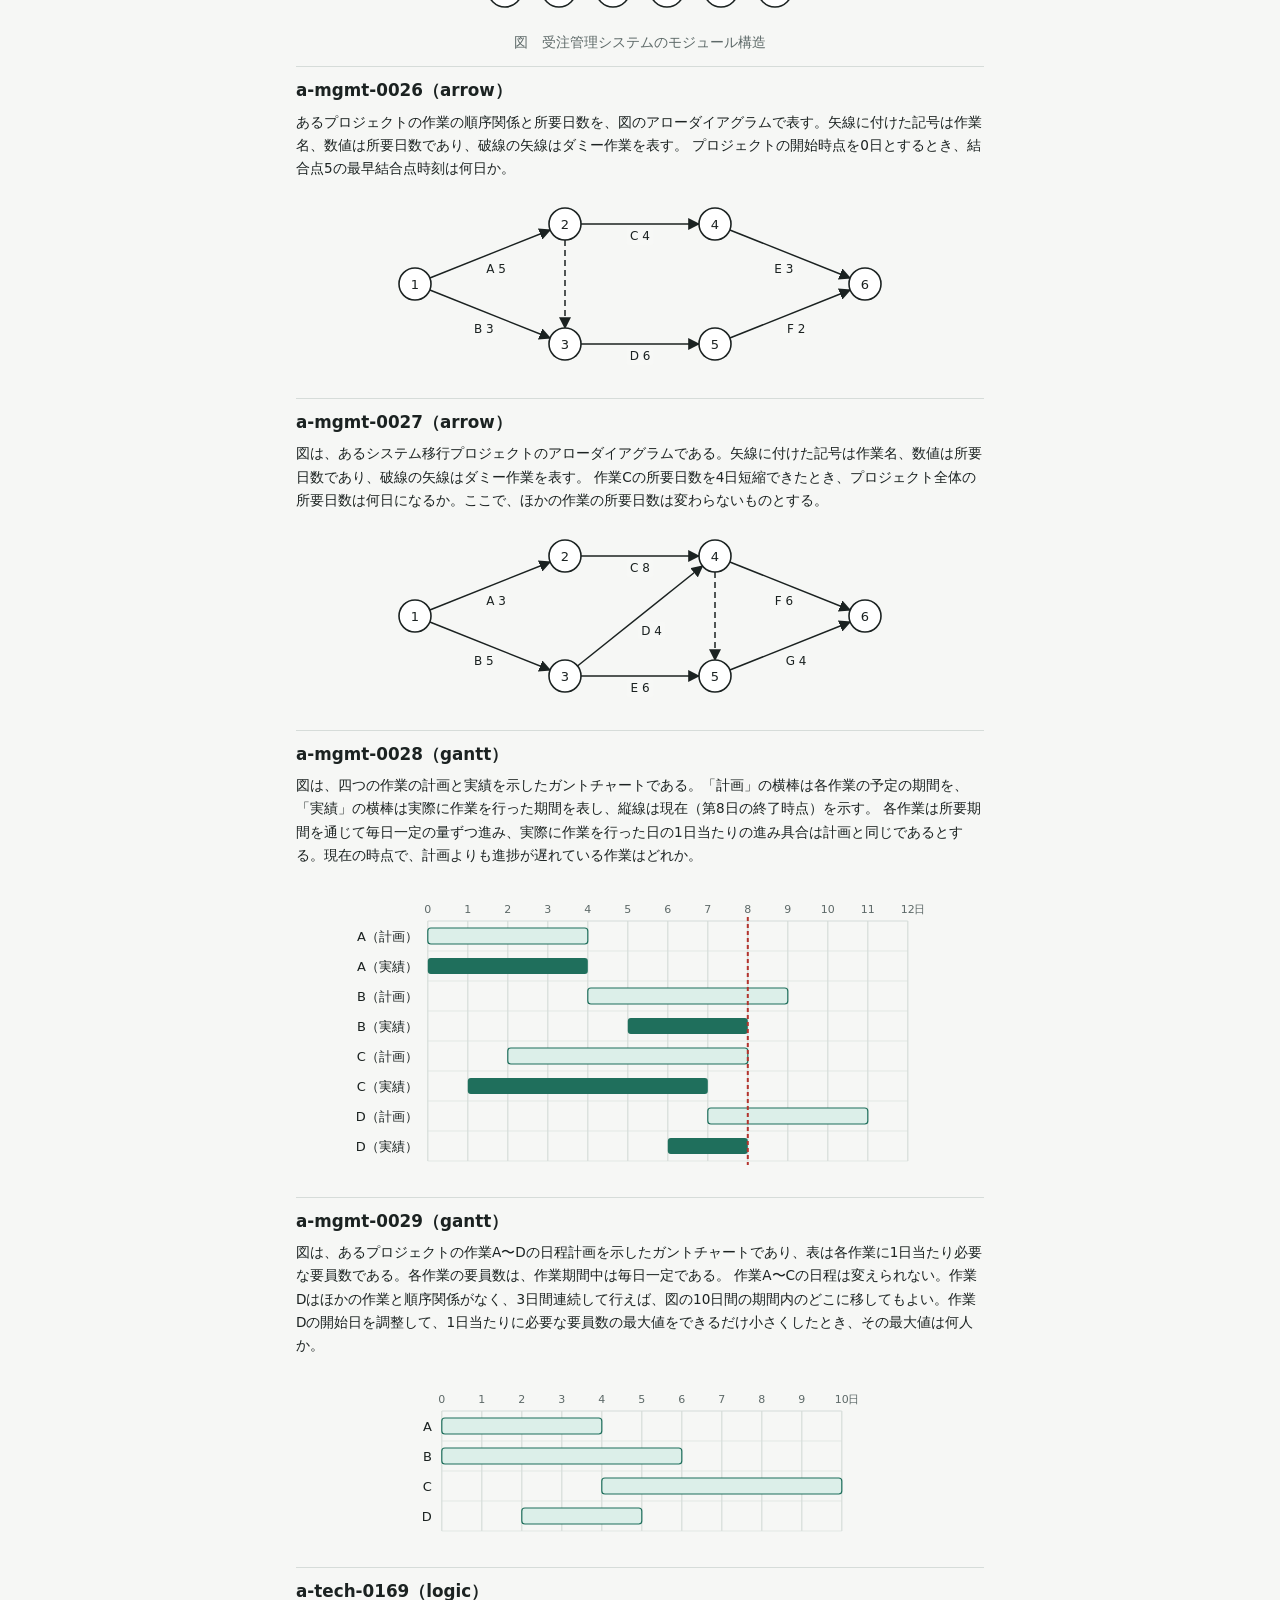
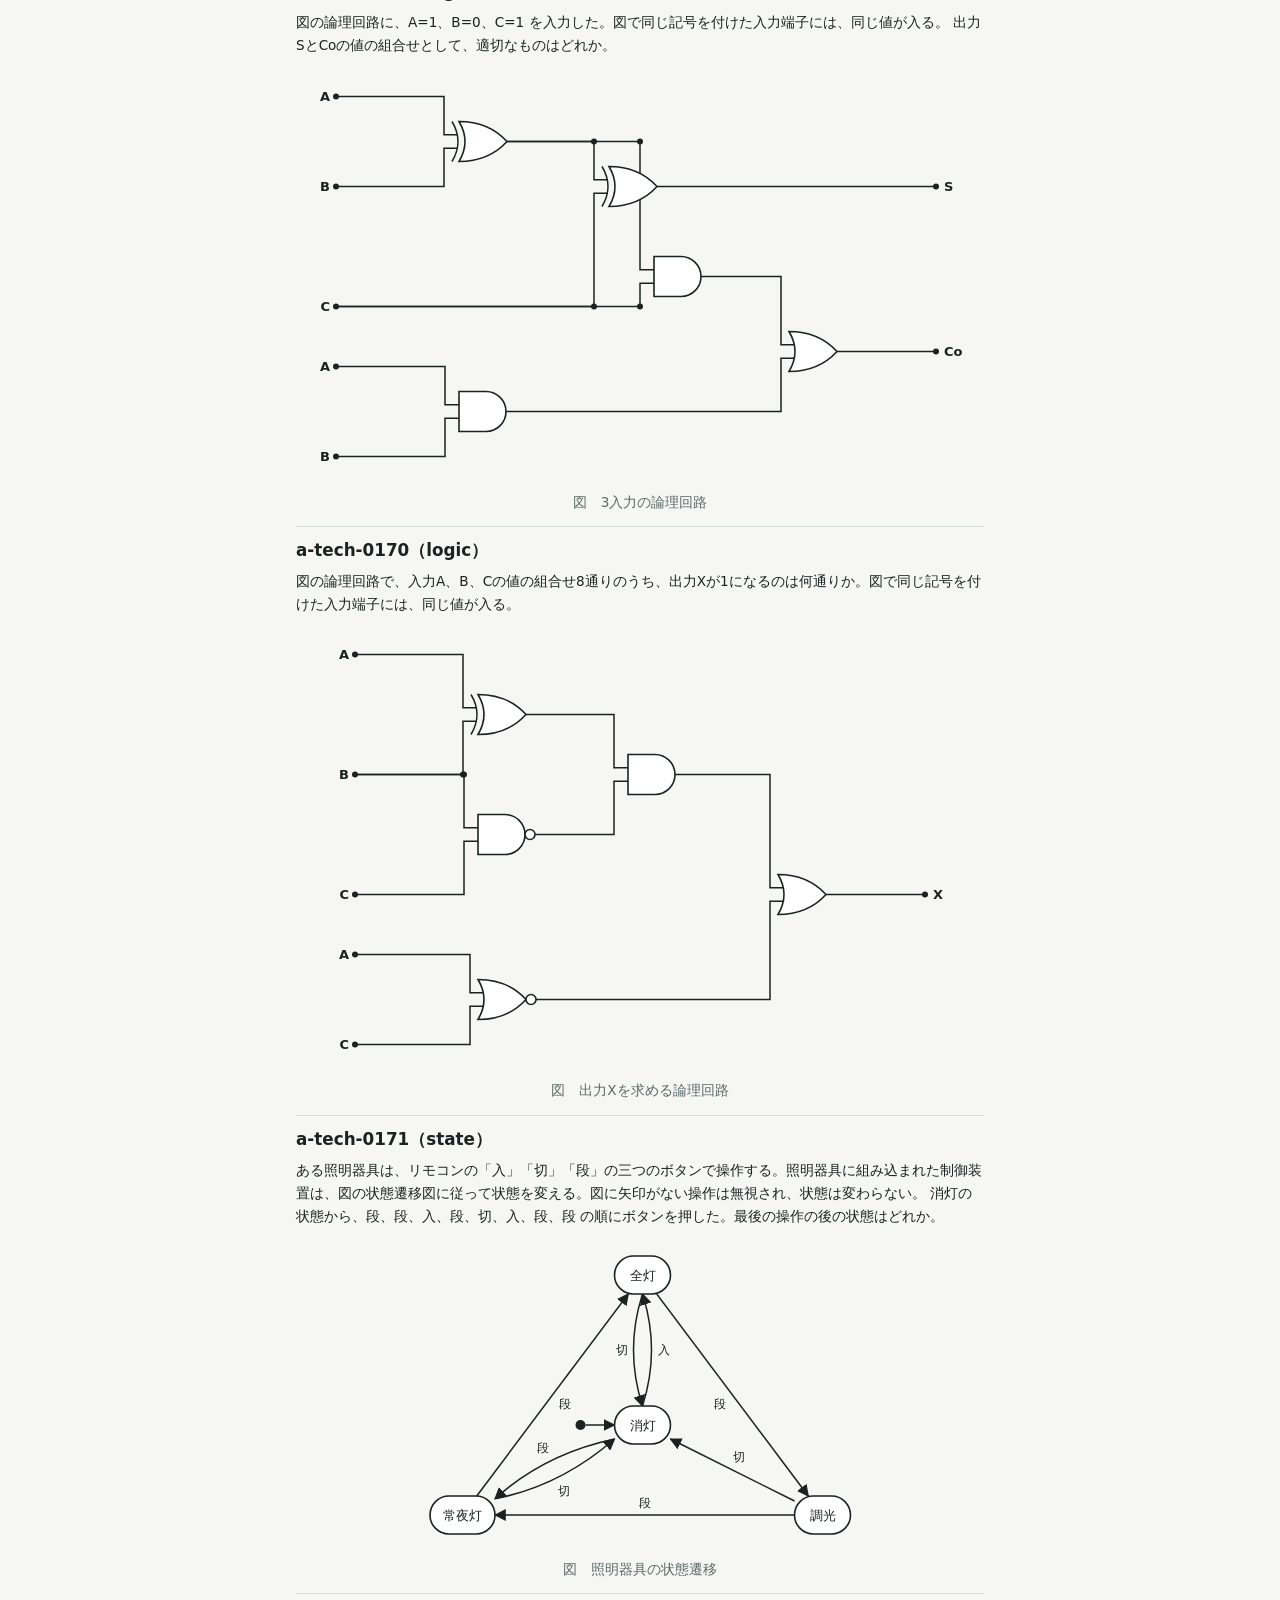
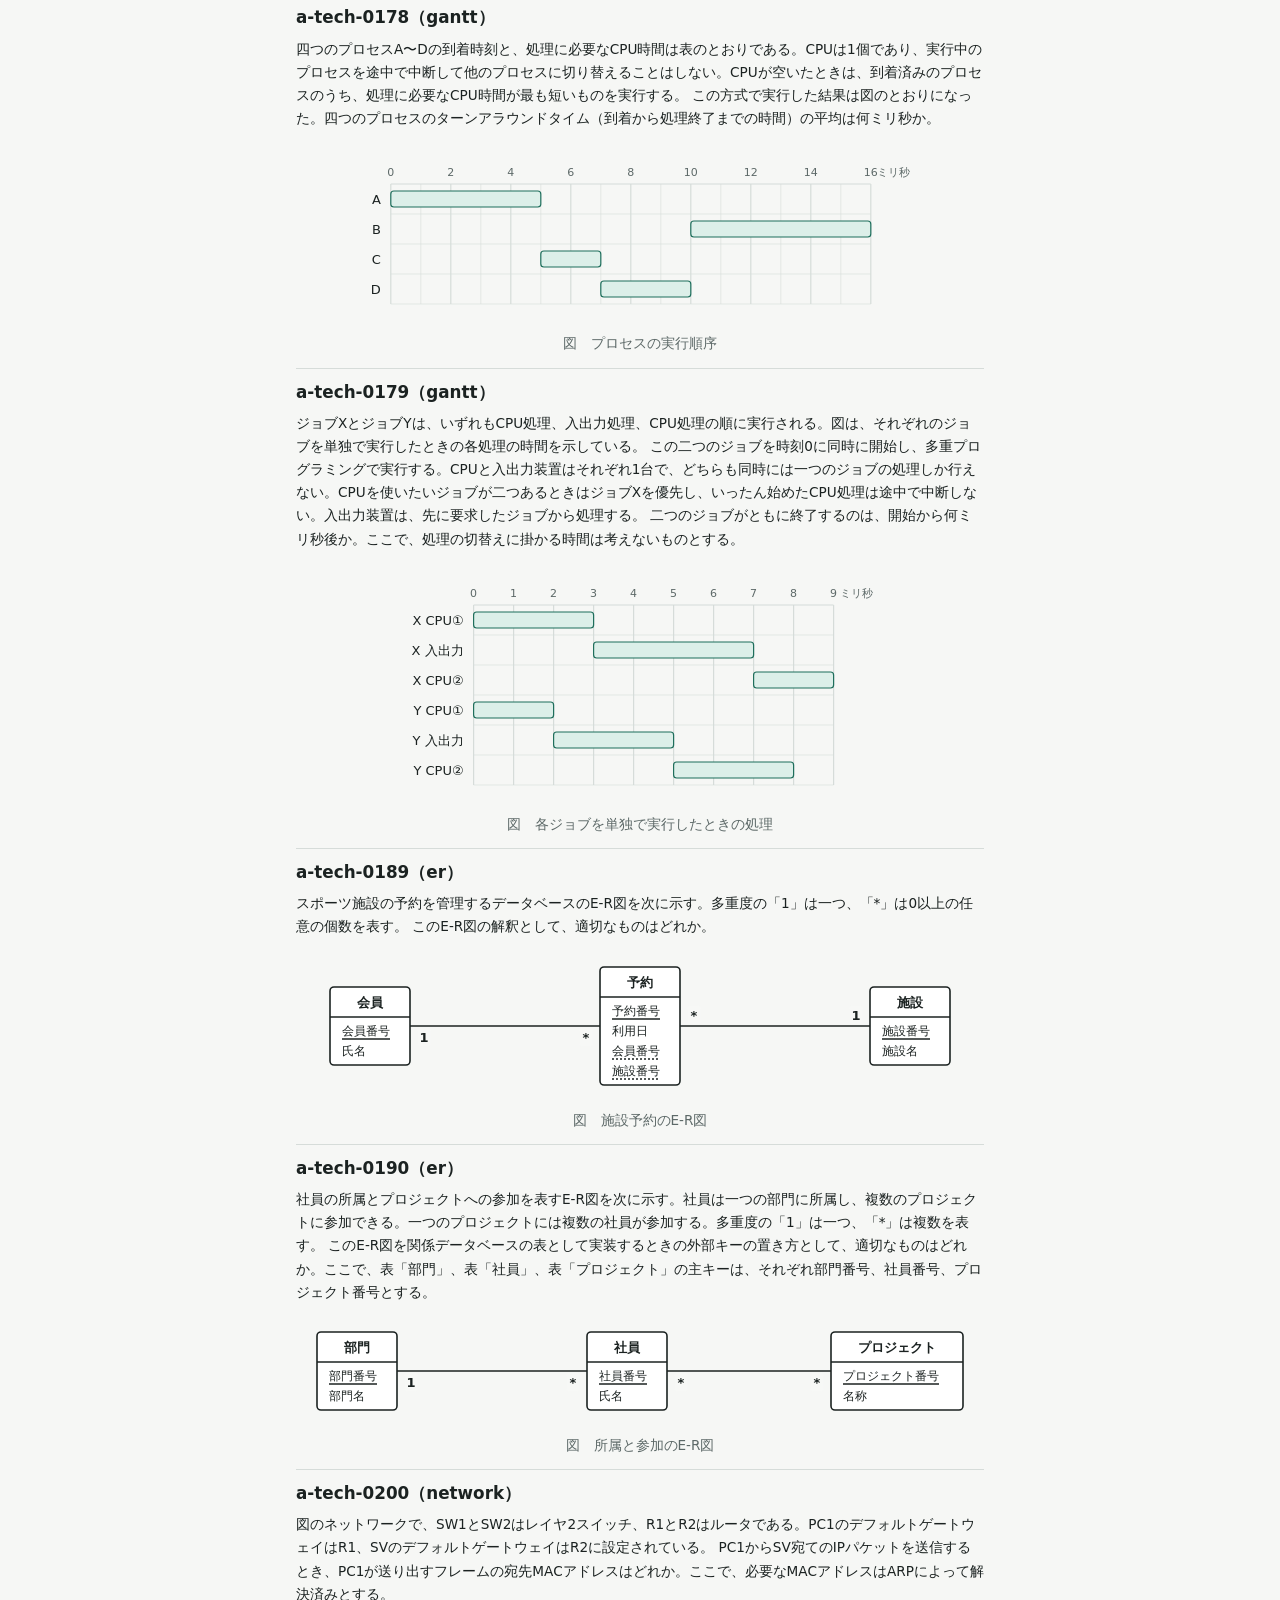
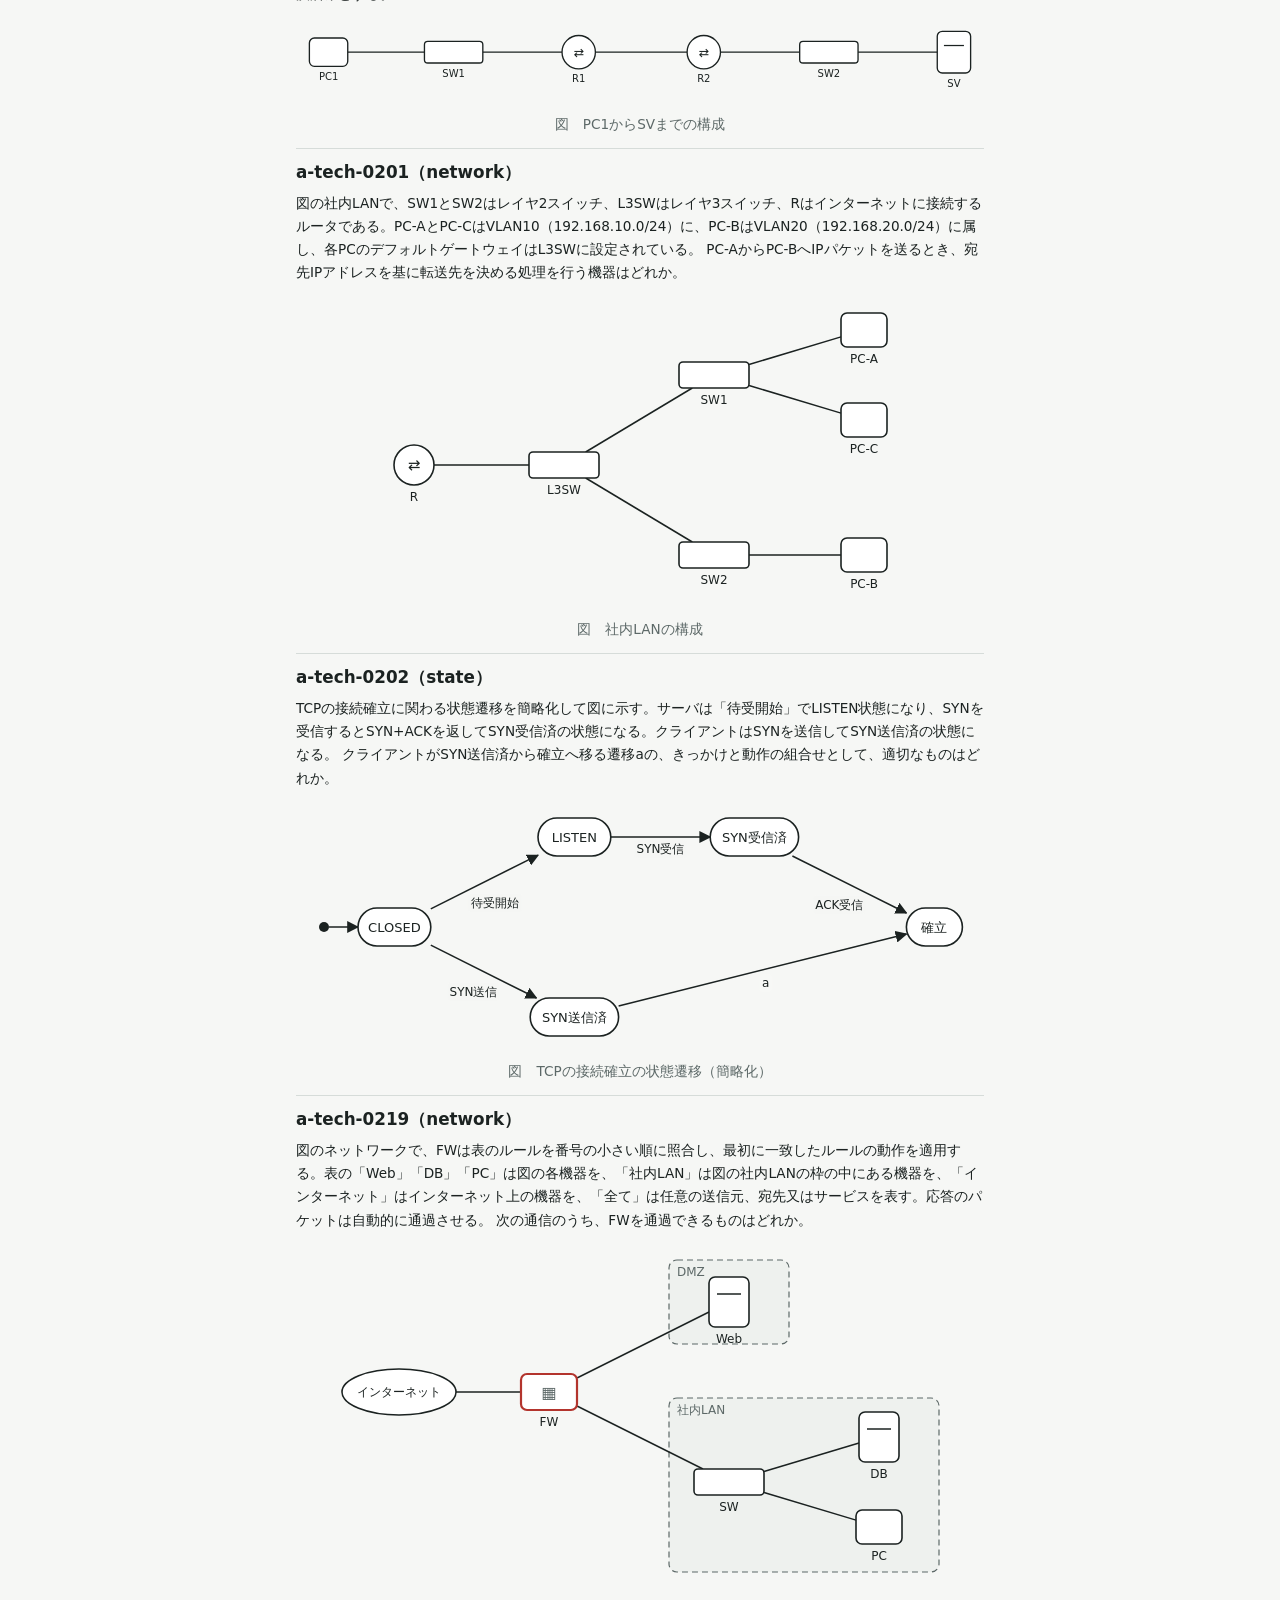
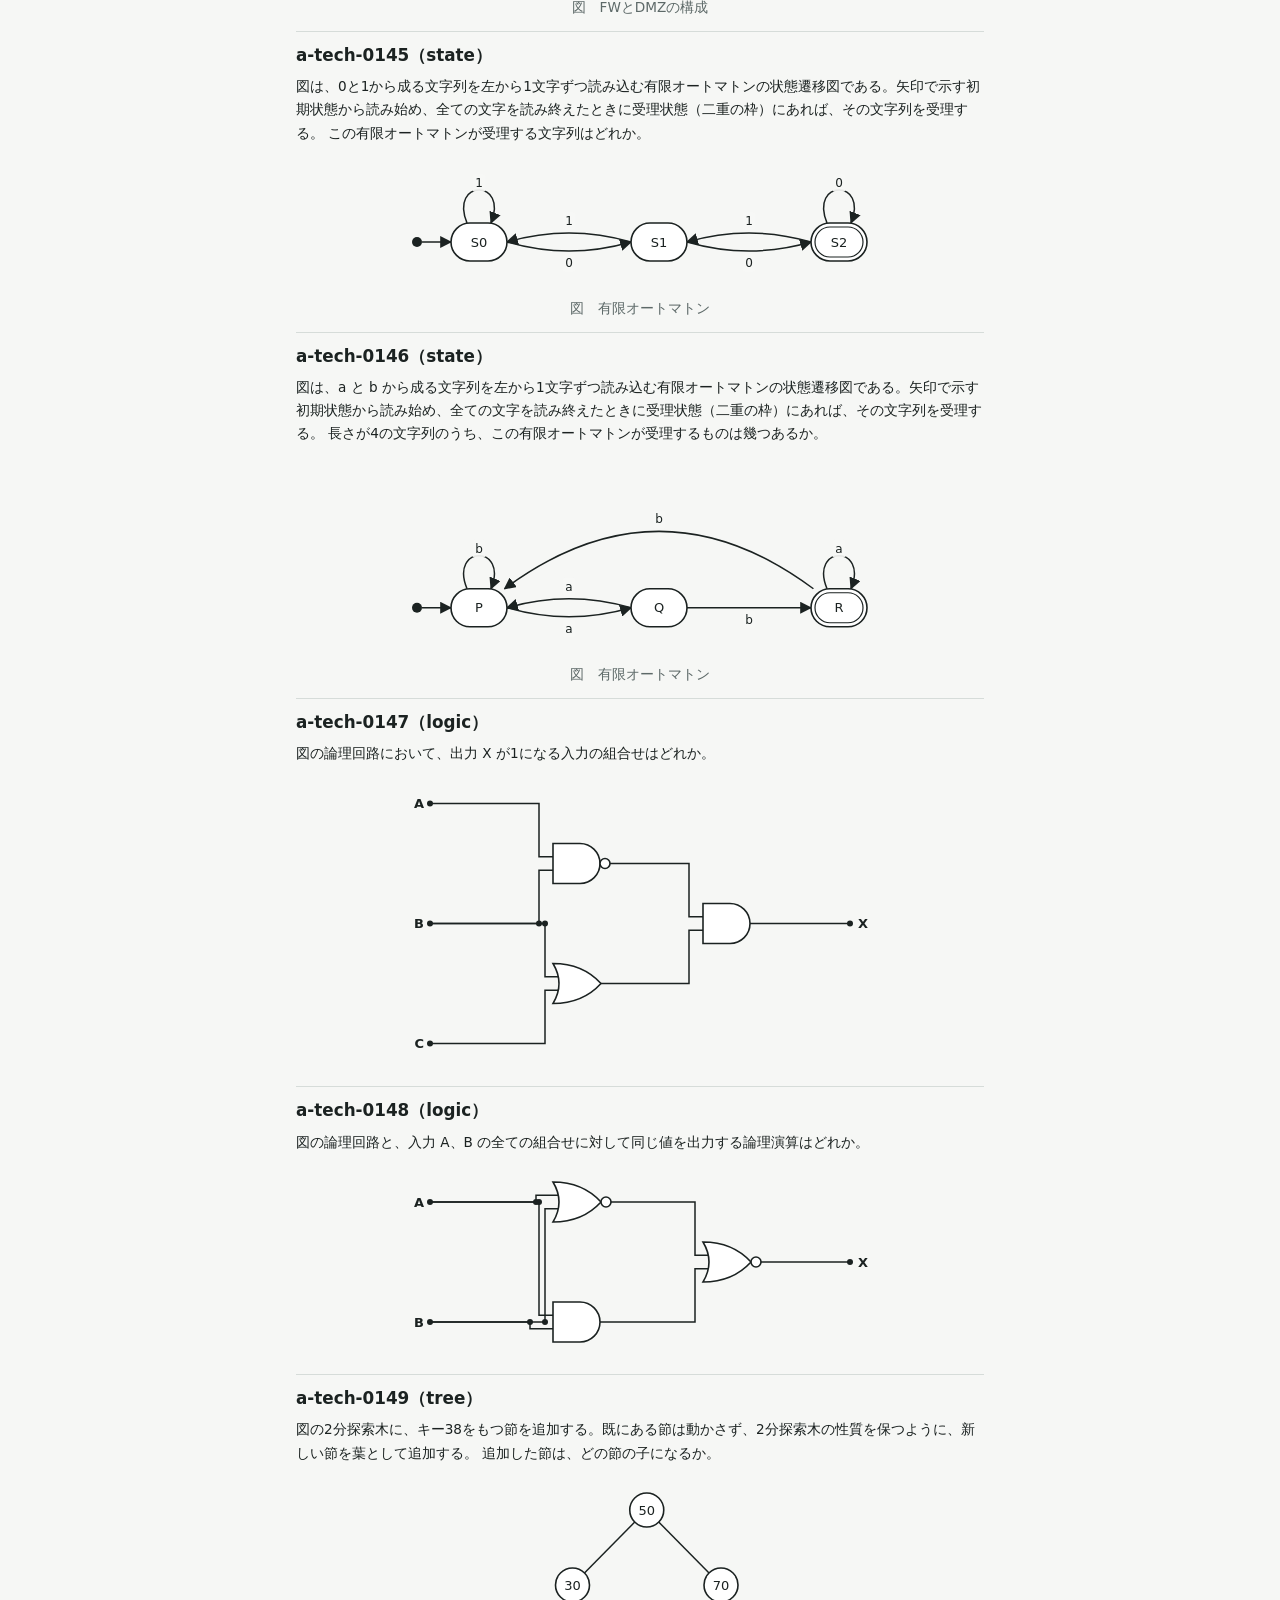
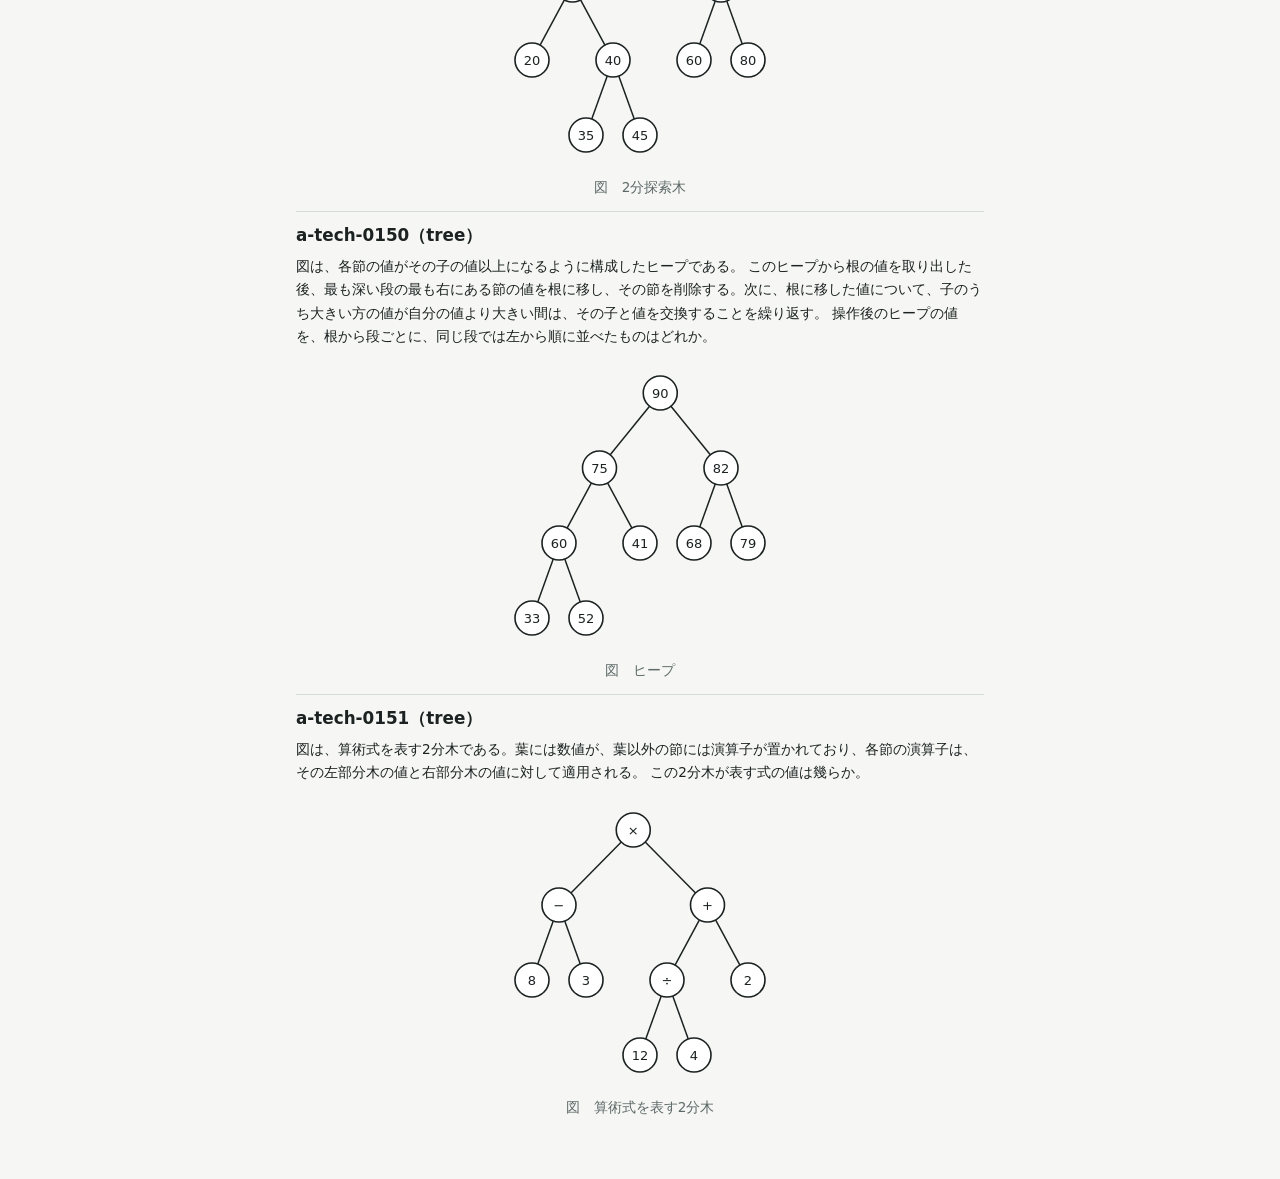
==== commit 51d361f5: "「学ぶ」タブの仕組み：解説テキストの読み込み・表示・読了印、解説用の図種5つ、検証 Co-Authored-By: Claude Sonnet 5.5 <noreply@anthropic.com>" ====
--- a/tools/figures.html
+++ b/tools/figures.html
@@ -17,7 +17,7 @@
     import { renderFigure } from '../js/render/figure.js';
     const root = document.getElementById('view');
     const md = await (await fetch('../CONTENT.md', { cache: 'no-store' })).text();
-    const examples = [...md.matchAll(/```json\n(\{ "type": "(?:tree|state|arrow|gantt|network|er|logic)"[\s\S]*?)\n```/g)].map((m) => JSON.parse(m[1]));
+    const examples = [...md.matchAll(/```json\n(\{ "type": "(?:tree|state|arrow|gantt|network|er|logic|layers|flow|venn|bar|seq)"[\s\S]*?)\n```/g)].map((m) => JSON.parse(m[1]));
     for (const fig of examples) root.append(h('section', null, h('h2', null, `記述例：${fig.type}`), renderFigure(fig)));
     const meta = await (await fetch('../data/meta.json', { cache: 'no-store' })).json();
     for (const f of meta.files) {
--- a/css/views.css
+++ b/css/views.css
@@ -217,3 +217,133 @@
 .flash-hint-ng { right: 14px; color: var(--ng); border: 2px solid var(--ng); }
 .flashcard.show-ok .flash-hint-ok, .flashcard.show-ng .flash-hint-ng { opacity: 1; }
 .flash-buttons { flex-wrap: nowrap; }
+
+/* ---- 科目B：題材・コード ---- */
+.q-set {
+  margin: 0 0 14px;
+  padding: 12px 14px;
+  border: 1px solid var(--line);
+  border-radius: var(--radius);
+  background: var(--surface);
+  line-height: 1.85;
+}
+.q-set-title { font-size: 1rem; margin: 0 0 6px; }
+.q-stem.is-b > p { line-height: 1.85; }
+.code-block {
+  margin: 8px 0 12px;
+  border: 1px solid var(--line);
+  border-radius: 8px;
+  background: var(--surface-2);
+}
+.code { border-collapse: collapse; font-family: var(--mono); font-size: 0.88rem; line-height: 1.6; }
+.code td { padding: 0 10px 0 0; vertical-align: top; }
+.code-no {
+  position: sticky; left: 0;
+  min-width: 2.6em;
+  padding: 0 8px !important;
+  text-align: right;
+  color: var(--muted);
+  background: var(--surface-2);
+  border-right: 1px solid var(--line);
+  user-select: none;
+  -webkit-user-select: none;
+}
+.code-src { white-space: pre; padding-left: 10px !important; }
+.code tr:first-child td { padding-top: 6px; }
+.code tr:last-child td { padding-bottom: 6px; }
+.code tr.is-hl td { background: var(--warn-soft); }
+.code tr.is-hl .code-no { color: var(--warn); font-weight: 700; }
+.line-ref {
+  display: inline;
+  padding: 0 2px;
+  margin: 0;
+  border: 0;
+  border-radius: 4px;
+  background: var(--warn-soft);
+  color: inherit;
+  font: inherit;
+  cursor: pointer;
+}
+
+/* ---- トレース表 ---- */
+.trace { margin: 0 0 16px; }
+.trace-table td { padding: 2px 4px; }
+.trace-input {
+  width: 5.5em;
+  min-height: 40px;
+  padding: 4px 6px;
+  border: 1px solid var(--line);
+  border-radius: 6px;
+  background: var(--surface);
+  font-family: var(--mono);
+  text-align: center;
+}
+.trace-input.is-ok { border-color: var(--ok); background: var(--ok-soft); }
+.trace-input.is-ng { border-color: var(--ng); background: var(--ng-soft); }
+.trace-input.is-shown { border-color: var(--accent); }
+.trace-result { font-weight: 700; margin: 8px 0; }
+
+/* ---- ヘルプ ---- */
+.help-list { padding-left: 1.2em; list-style: disc; }
+.help-list li { margin: 0 0 8px; line-height: 1.75; }
+
+/* ---- 用語集：分野・カテゴリ ---- */
+.glossary-controls { margin: 0 0 8px; }
+.cat-index { display: flex; flex-wrap: wrap; gap: 6px; margin: 0 0 12px; }
+.cat-index a {
+  display: inline-flex; align-items: center;
+  min-height: 44px; padding: 4px 12px;
+  border: 1px solid var(--line); border-radius: 8px;
+  background: var(--surface); color: var(--text); text-decoration: none; font-size: 0.85rem;
+}
+.field-heading { margin: 18px 0 8px; padding-left: 10px; border-left: 5px solid var(--accent); }
+.cat-heading { scroll-margin-top: calc(var(--safe-t) + 8px); margin-top: 0 !important; }
+.term-sub { display: flex; align-items: center; gap: 6px; flex-wrap: wrap; }
+.field-tag {
+  display: inline-block; padding: 0 8px; border-radius: 999px;
+  font-size: 0.72rem; font-weight: 700; line-height: 1.6;
+  background: var(--surface-2); color: var(--text);
+}
+.field-technology { --tag: #2f6fb5; }
+.field-management { --tag: #96591d; }
+.field-strategy { --tag: #7a4fb0; }
+.field-tag.field-technology, .field-tag.field-management, .field-tag.field-strategy { background: var(--tag); color: #fff; }
+.field-heading.field-technology, .field-heading.field-management, .field-heading.field-strategy { border-left-color: var(--tag); }
+@media (prefers-color-scheme: dark) {
+  .field-technology { --tag: #4f8fd6; }
+  .field-management { --tag: #c98a3e; }
+  .field-strategy { --tag: #9a72d0; }
+  .field-tag.field-technology, .field-tag.field-management, .field-tag.field-strategy { color: #0d1214; }
+}
+
+/* ---- 解説用の図 ---- */
+.fig-on-accent { fill: var(--accent-text); }
+.fig-line-accent { stroke: var(--accent); stroke-width: 2; }
+.fig-cell-dim { fill: var(--surface-2); stroke: var(--muted); stroke-width: 1.2; }
+.fig-venn { fill: none; stroke: var(--text); stroke-width: 1.6; }
+.fig-venn-shade { fill: var(--accent); opacity: 0.35; }
+
+/* ---- 学ぶタブ ---- */
+.lesson-chapters { list-style: none; margin: 0; padding: 0; }
+.lesson-chapters li + li { border-top: 1px solid var(--line); }
+.lesson-chapters a { display: flex; align-items: center; gap: 10px; min-height: 52px; padding: 8px 4px; color: var(--text); text-decoration: none; }
+.lesson-chapters .grow { flex: 1; min-width: 0; }
+.read-mark { flex: none; min-width: 3.4em; text-align: center; font-size: 0.8rem; padding: 2px 8px; border-radius: 999px; background: var(--surface-2); color: var(--muted); }
+.read-mark.is-done { background: var(--ok-soft); color: var(--ok); font-weight: 700; }
+.lesson-points { margin: 0 0 12px; padding: 10px 14px 10px 30px; background: var(--accent-soft); border-radius: var(--radius); }
+.lesson-body > * + * { margin-top: 12px; }
+.lesson-body p { margin: 0; line-height: 1.85; }
+.lesson-body h3 { margin: 20px 0 0; font-size: 1.05rem; }
+.lesson-steps { margin: 0; padding-left: 1.6em; line-height: 1.8; }
+.lesson-steps li + li { margin-top: 4px; }
+.lesson-note { padding: 10px 14px; border-radius: var(--radius); border-left: 4px solid var(--accent); background: var(--surface-2); }
+.lesson-note.is-pitfall { border-left-color: var(--ng); background: var(--ng-soft); }
+.lesson-note.is-tip { border-left-color: var(--ok); background: var(--ok-soft); }
+.lesson-note .note-title { display: block; font-weight: 700; margin-bottom: 2px; }
+.lesson-example { padding: 10px 14px; border: 1px solid var(--line); border-radius: var(--radius); background: var(--surface); }
+.lesson-example summary { cursor: pointer; font-weight: 700; margin-top: 6px; min-height: 44px; display: flex; align-items: center; }
+.lesson-nav { display: flex; gap: 8px; margin: 16px 0; }
+.lesson-nav .btn { flex: 1; text-align: center; }
+.lesson-body .table-wrap { overflow-x: auto; }
+ul.lesson-steps, ul.lesson-points { list-style: disc; }
+ol.lesson-steps { list-style: decimal; }
